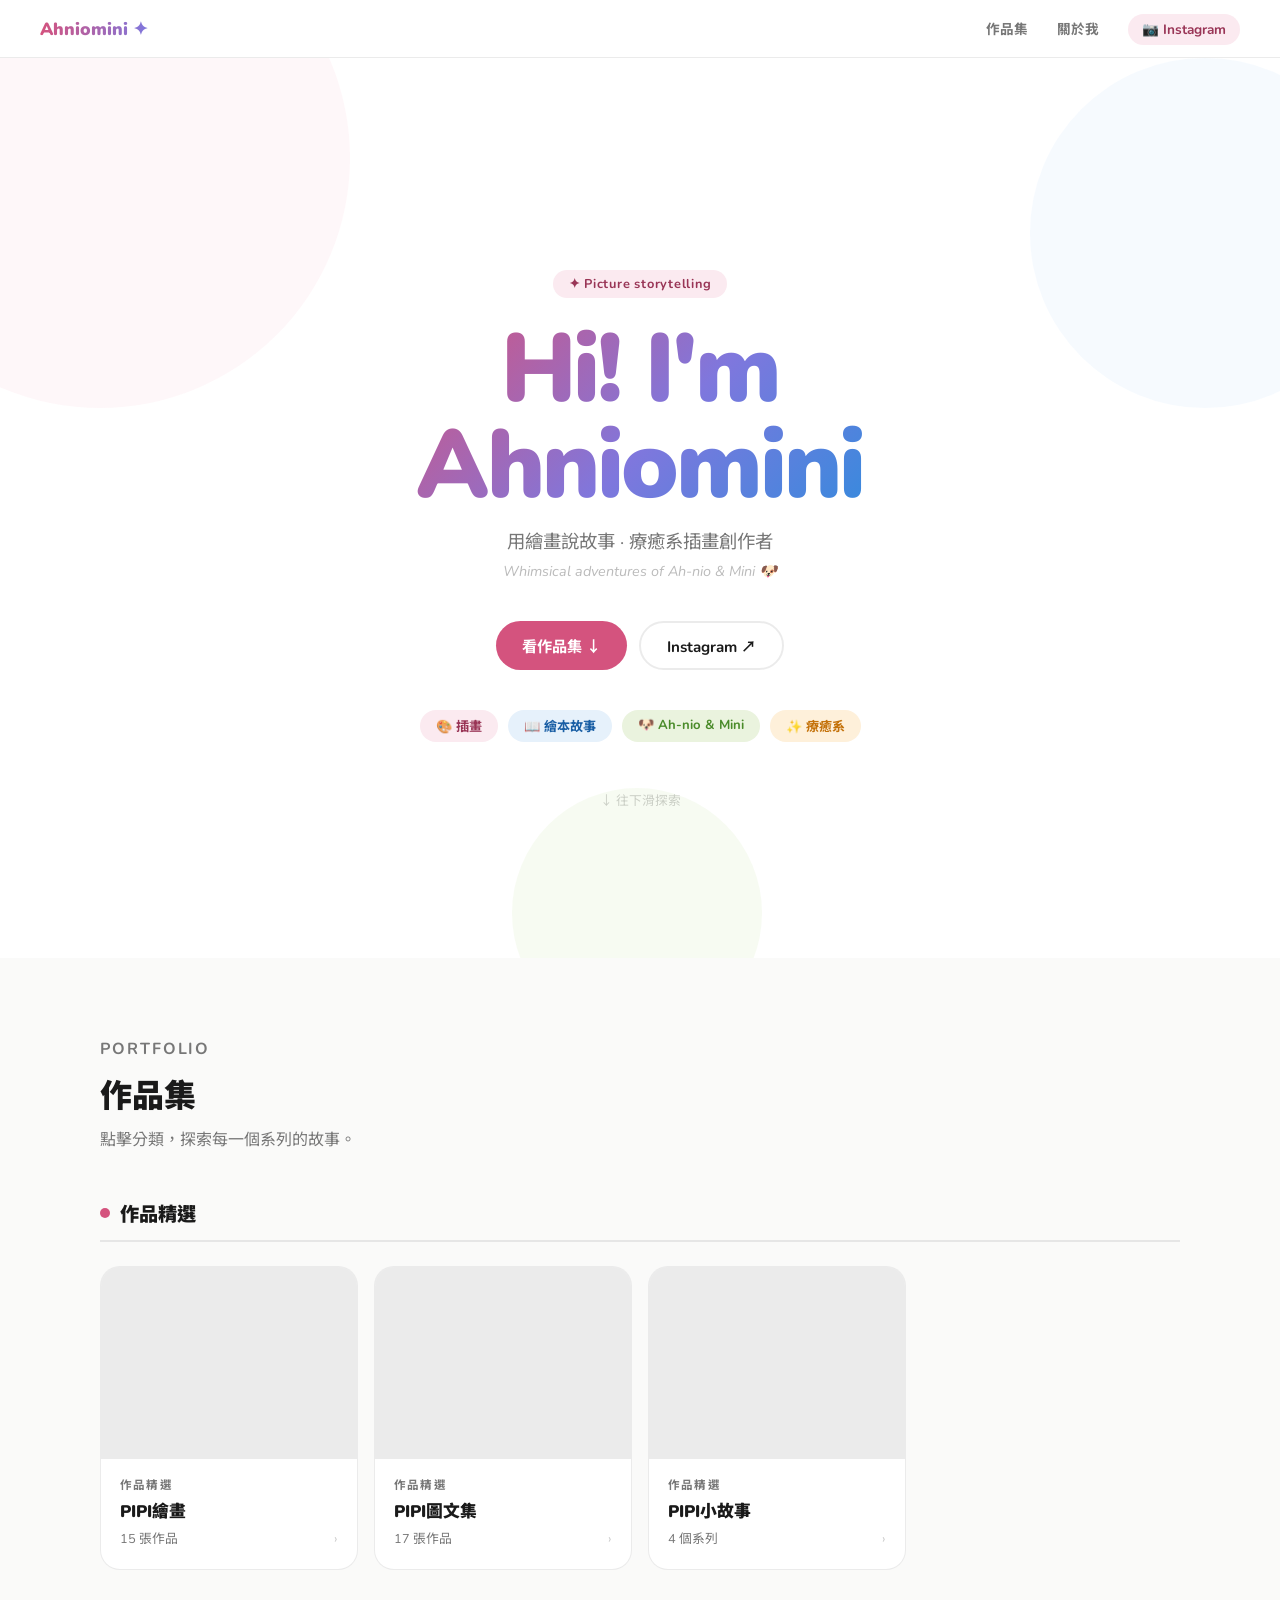
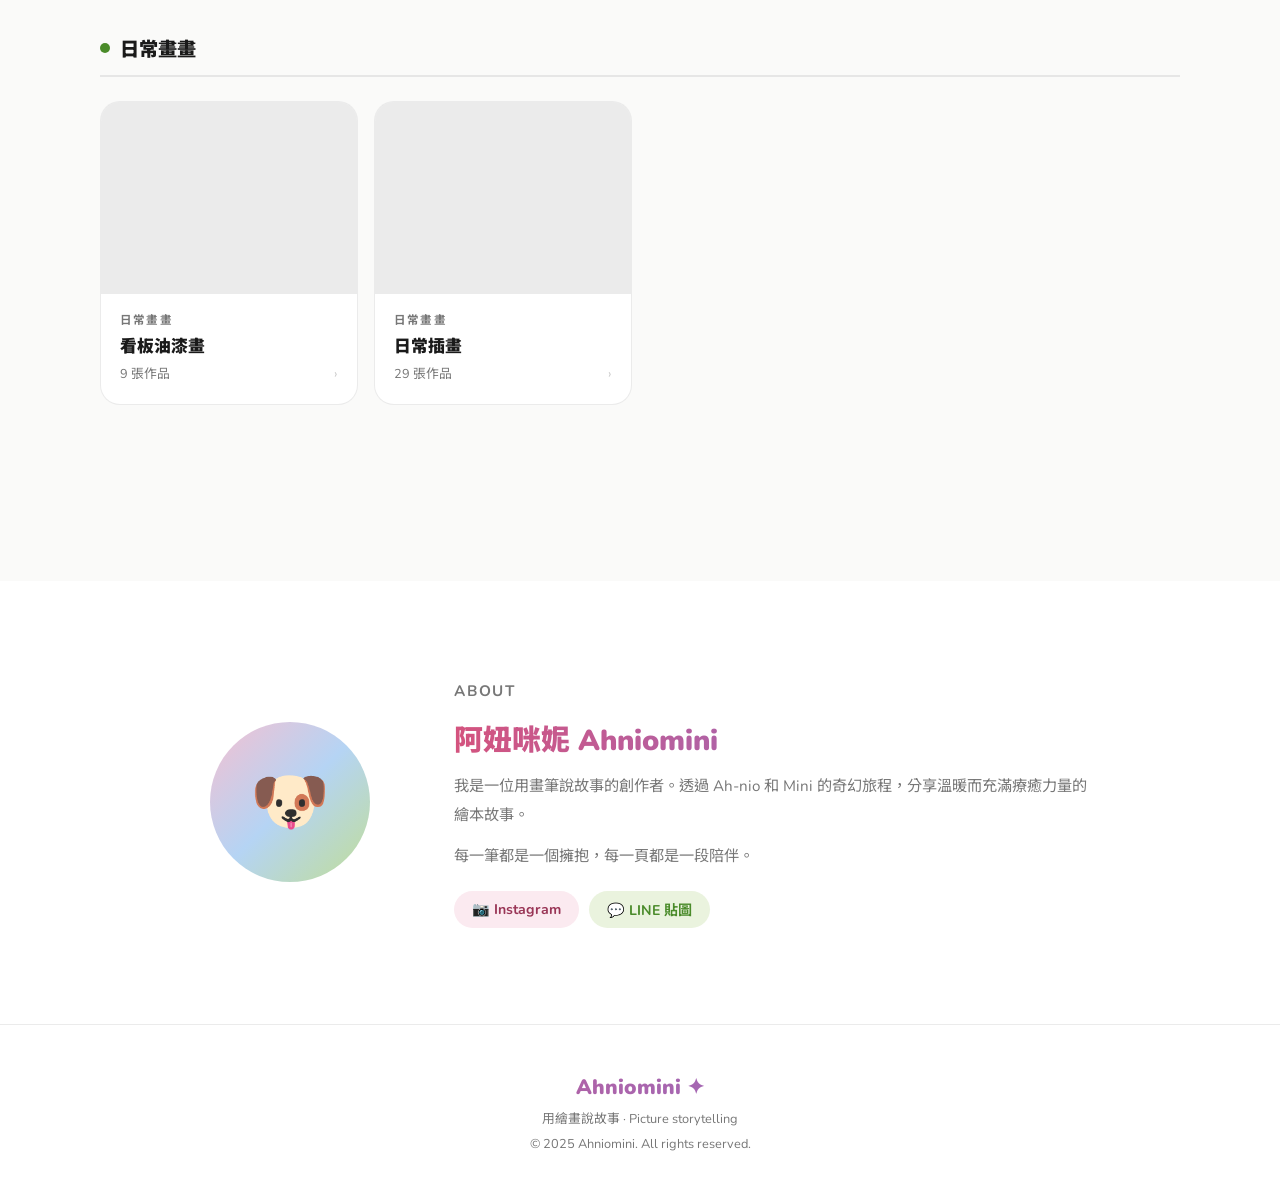
==== index.html @ 35e8fad6 "Add files via upload" ====
<!DOCTYPE html>
<html lang="zh-Hant">
<head>
  <meta charset="UTF-8">
  <meta name="viewport" content="width=device-width, initial-scale=1.0">
  <title>Ahniomini ✦ 用繪畫說故事</title>
  <link rel="preconnect" href="https://fonts.googleapis.com">
  <link href="https://fonts.googleapis.com/css2?family=Nunito:wght@400;700;900&family=Noto+Sans+TC:wght@400;700&display=swap" rel="stylesheet">
  <link rel="stylesheet" href="shared.css">
  <style>
    /* HERO */
    .hero {
      min-height: 100vh; display: flex; flex-direction: column;
      align-items: center; justify-content: center;
      text-align: center; padding: 8rem 2rem 4rem;
      position: relative; overflow: hidden;
    }
    .blob { position: absolute; border-radius: 50%; opacity: 0.13; pointer-events: none; animation: float 9s ease-in-out infinite; }
    .blob-1 { width: 500px; height: 500px; background: #F4C0D1; top: -150px; left: -150px; }
    .blob-2 { width: 350px; height: 350px; background: #B5D4F4; top: 0; right: -100px; animation-delay: 3s; }
    .blob-3 { width: 250px; height: 250px; background: #C0DD97; bottom: -80px; left: 40%; animation-delay: 6s; }
    @keyframes float { 0%,100%{transform:translateY(0) scale(1);}50%{transform:translateY(-24px) scale(1.04);} }

    .hero-inner { position: relative; z-index: 1; max-width: 680px; }
    .hero-tag { display: inline-block; background: var(--pink-light); color: var(--pink-dark); font-size: 0.8rem; font-weight: 700; padding: 5px 16px; border-radius: 999px; margin-bottom: 1.5rem; letter-spacing: 0.06em; }
    .hero-name { font-size: clamp(3.5rem, 9vw, 6rem); font-weight: 900; line-height: 1.0; letter-spacing: -0.03em; background: linear-gradient(135deg, #D4537E 0%, #7F77DD 55%, #378ADD 100%); -webkit-background-clip: text; -webkit-text-fill-color: transparent; background-clip: text; margin-bottom: 0.8rem; }
    .hero-sub { font-size: 1.15rem; color: var(--text-muted); margin-bottom: 0.4rem; }
    .hero-en { font-size: 0.9rem; color: #bbb; font-style: italic; margin-bottom: 2.5rem; }
    .hero-btns { display: flex; gap: 12px; justify-content: center; flex-wrap: wrap; margin-bottom: 2.5rem; }
    .chips { display: flex; gap: 10px; justify-content: center; flex-wrap: wrap; }
    .chip { font-size: 0.82rem; font-weight: 700; padding: 6px 16px; border-radius: 999px; }
    .chip-pink { background: var(--pink-light); color: var(--pink-dark); }
    .chip-blue { background: var(--blue-light); color: #1a5FA5; }
    .chip-green { background: var(--green-light); color: var(--green); }
    .chip-amber { background: var(--amber-light); color: var(--amber); }
    .scroll-hint { margin-top: 3rem; color: #ccc; font-size: 0.8rem; animation: bounce 2s ease-in-out infinite; }
    @keyframes bounce { 0%,100%{transform:translateY(0);}50%{transform:translateY(6px);} }

    /* PORTFOLIO GRID */
    .portfolio-section { padding: 5rem 2rem 7rem; background: #fafaf9; }
    .portfolio-inner { max-width: 1080px; margin: 0 auto; }
    .portfolio-header { margin-bottom: 3rem; }
    .portfolio-header h2 { font-size: 2rem; font-weight: 900; margin-bottom: 0.5rem; }
    .portfolio-header p { color: var(--text-muted); font-size: 1rem; }

    /* 大分類 */
    .category-group { margin-bottom: 4rem; }
    .category-group-title {
      display: flex; align-items: center; gap: 10px;
      font-size: 1.2rem; font-weight: 900; margin-bottom: 1.5rem;
      padding-bottom: 0.75rem; border-bottom: 2px solid var(--border);
    }
    .cat-dot { width: 10px; height: 10px; border-radius: 50%; flex-shrink: 0; }

    /* 子分類卡片 */
    .card-grid { display: grid; grid-template-columns: repeat(auto-fill, minmax(240px, 1fr)); gap: 16px; }

    .work-card {
      border-radius: 20px; overflow: hidden; cursor: pointer;
      text-decoration: none; color: var(--text);
      border: 1.5px solid var(--border); background: #fff;
      transition: transform 0.22s, box-shadow 0.22s;
      display: block;
    }
    .work-card:hover { transform: translateY(-5px); box-shadow: 0 16px 40px rgba(0,0,0,0.1); }

    .card-thumb {
      aspect-ratio: 4/3; overflow: hidden; position: relative;
      background: var(--border);
    }
    .card-thumb img { width: 100%; height: 100%; object-fit: cover; display: block; transition: transform 0.4s; }
    .work-card:hover .card-thumb img { transform: scale(1.06); }

    .card-thumb-placeholder {
      width: 100%; height: 100%;
      display: flex; align-items: center; justify-content: center;
      font-size: 3rem;
    }

    .card-body { padding: 1.1rem 1.2rem 1.3rem; }
    .card-eyebrow { font-size: 0.72rem; font-weight: 700; letter-spacing: 0.1em; text-transform: uppercase; color: var(--text-muted); margin-bottom: 0.3rem; }
    .card-title { font-size: 1.05rem; font-weight: 900; margin-bottom: 0.3rem; }
    .card-count { font-size: 0.8rem; color: var(--text-muted); }
    .card-arrow { font-size: 0.85rem; color: #ccc; float: right; margin-top: -1.2rem; }

    /* ABOUT */
    .about-section { padding: 6rem 2rem; }
    .about-layout { max-width: 900px; margin: 0 auto; display: grid; grid-template-columns: 200px 1fr; gap: 4rem; align-items: center; }
    @media(max-width:640px) { .about-layout { grid-template-columns: 1fr; gap: 2rem; } }
    .about-avatar { width: 160px; height: 160px; border-radius: 50%; background: linear-gradient(135deg,#F4C0D1,#B5D4F4,#C0DD97); display: flex; align-items: center; justify-content: center; font-size: 4rem; margin: 0 auto; animation: float 7s ease-in-out infinite; }
    .about-text h3 { font-size: 1.8rem; font-weight: 900; margin-bottom: 0.75rem; background: linear-gradient(90deg,#D4537E,#7F77DD); -webkit-background-clip: text; -webkit-text-fill-color: transparent; background-clip: text; }
    .about-text p { font-size: 0.95rem; color: var(--text-muted); line-height: 1.9; margin-bottom: 0.75rem; }
    .about-links { display: flex; gap: 10px; flex-wrap: wrap; margin-top: 1.25rem; }
    .about-link { display: inline-flex; align-items: center; gap: 6px; font-size: 0.88rem; font-weight: 700; text-decoration: none; padding: 8px 18px; border-radius: 999px; transition: opacity 0.2s; }
    .about-link:hover { opacity: 0.78; }
    .link-ig { background: var(--pink-light); color: var(--pink-dark); }
    .link-line { background: var(--green-light); color: var(--green); }
  </style>
</head>
<body>
<div class="page-wrap">

<nav>
  <a class="nav-logo" href="index.html">Ahniomini ✦</a>
  <ul class="nav-links">
    <li><a href="#portfolio">作品集</a></li>
    <li><a href="#about">關於我</a></li>
    <li><a href="https://www.instagram.com/ahniomini/" target="_blank" class="nav-ig">📷 Instagram</a></li>
  </ul>
</nav>

<!-- HERO -->
<section class="hero">
  <div class="blob blob-1"></div>
  <div class="blob blob-2"></div>
  <div class="blob blob-3"></div>
  <div class="hero-inner">
    <div class="hero-tag">✦ Picture storytelling</div>
    <h1 class="hero-name">Hi! I'm<br>Ahniomini</h1>
    <p class="hero-sub">用繪畫說故事 · 療癒系插畫創作者</p>
    <p class="hero-en">Whimsical adventures of Ah-nio &amp; Mini 🐶</p>
    <div class="hero-btns">
      <a href="#portfolio" class="btn btn-primary">看作品集 ↓</a>
      <a href="https://www.instagram.com/ahniomini/" target="_blank" class="btn btn-outline">Instagram ↗</a>
    </div>
    <div class="chips">
      <span class="chip chip-pink">🎨 插畫</span>
      <span class="chip chip-blue">📖 繪本故事</span>
      <span class="chip chip-green">🐶 Ah-nio &amp; Mini</span>
      <span class="chip chip-amber">✨ 療癒系</span>
    </div>
  </div>
  <div class="scroll-hint">↓ 往下滑探索</div>
</section>

<!-- PORTFOLIO GRID -->
<section class="portfolio-section" id="portfolio">
  <div class="portfolio-inner">
    <div class="portfolio-header">
      <p class="eyebrow">Portfolio</p>
      <h2>作品集</h2>
      <p>點擊分類，探索每一個系列的故事。</p>
    </div>

    <!-- 作品精選 -->
    <div class="category-group">
      <div class="category-group-title">
        <div class="cat-dot" style="background:#D4537E"></div>
        作品精選
      </div>
      <div class="card-grid">

        <a class="work-card" href="selected/drawing.html">
          <div class="card-thumb">
            <img src="https://lh3.googleusercontent.com/d/10SiTSrKFK02a21dZaeV3tDbxKxC26lTS" alt="PIPI繪畫" loading="lazy" onerror="this.style.display='none'">
          </div>
          <div class="card-body">
            <div class="card-eyebrow">作品精選</div>
            <div class="card-title">PIPI繪畫</div>
            <div class="card-count">15 張作品</div>
            <div class="card-arrow">›</div>
          </div>
        </a>

        <a class="work-card" href="selected/comic.html">
          <div class="card-thumb">
            <img src="https://lh3.googleusercontent.com/d/10Q-uImYVnpJgPfW7wTq3dkmVVWLanANv" alt="PIPI圖文集" loading="lazy" onerror="this.style.display='none'">
          </div>
          <div class="card-body">
            <div class="card-eyebrow">作品精選</div>
            <div class="card-title">PIPI圖文集</div>
            <div class="card-count">17 張作品</div>
            <div class="card-arrow">›</div>
          </div>
        </a>

        <a class="work-card" href="selected/stories/index.html">
          <div class="card-thumb">
            <img src="https://lh3.googleusercontent.com/d/14OEF5NzbTORxLXiBtTdFC5OQBRUKo6pw" alt="PIPI小故事" loading="lazy" onerror="this.style.display='none'">
          </div>
          <div class="card-body">
            <div class="card-eyebrow">作品精選</div>
            <div class="card-title">PIPI小故事</div>
            <div class="card-count">4 個系列</div>
            <div class="card-arrow">›</div>
          </div>
        </a>

      </div>
    </div>

    <!-- 日常畫畫 -->
    <div class="category-group">
      <div class="category-group-title">
        <div class="cat-dot" style="background:#4A8B2A"></div>
        日常畫畫
      </div>
      <div class="card-grid">

        <a class="work-card" href="daily/board.html">
          <div class="card-thumb">
            <img src="https://lh3.googleusercontent.com/d/13xZ-bRQ39yFxlDQhZZmdRMoA7N3TfJJd" alt="看板油漆畫" loading="lazy" onerror="this.style.display='none'">
          </div>
          <div class="card-body">
            <div class="card-eyebrow">日常畫畫</div>
            <div class="card-title">看板油漆畫</div>
            <div class="card-count">9 張作品</div>
            <div class="card-arrow">›</div>
          </div>
        </a>

        <a class="work-card" href="daily/illustration.html">
          <div class="card-thumb">
            <img src="https://lh3.googleusercontent.com/d/113vapgi4fFQfIL_KnJnlz13nCHb_9ZK6" alt="日常插畫" loading="lazy" onerror="this.style.display='none'">
          </div>
          <div class="card-body">
            <div class="card-eyebrow">日常畫畫</div>
            <div class="card-title">日常插畫</div>
            <div class="card-count">29 張作品</div>
            <div class="card-arrow">›</div>
          </div>
        </a>

      </div>
    </div>

  </div>
</section>

<!-- ABOUT -->
<section class="about-section" id="about">
  <div class="about-layout">
    <div class="about-avatar">🐶</div>
    <div class="about-text">
      <p class="eyebrow">About</p>
      <h3>阿妞咪妮 Ahniomini</h3>
      <p>我是一位用畫筆說故事的創作者。透過 Ah-nio 和 Mini 的奇幻旅程，分享溫暖而充滿療癒力量的繪本故事。</p>
      <p>每一筆都是一個擁抱，每一頁都是一段陪伴。</p>
      <div class="about-links">
        <a href="https://www.instagram.com/ahniomini/" target="_blank" class="about-link link-ig">📷 Instagram</a>
        <a href="https://line.me/S/shop/sticker/author/5578038/top" target="_blank" class="about-link link-line">💬 LINE 貼圖</a>
      </div>
    </div>
  </div>
</section>

<footer>
  <div class="footer-logo">Ahniomini ✦</div>
  <p>用繪畫說故事 · Picture storytelling</p>
  <p>© 2025 Ahniomini. All rights reserved.</p>
</footer>

</div>
</body>
</html>
---- shared.css ----
*, *::before, *::after { box-sizing: border-box; margin: 0; padding: 0; }
:root {
  --pink: #D4537E; --pink-light: #FBEAF0; --pink-dark: #993556;
  --purple: #7F77DD; --purple-light: #EEEDFE;
  --blue: #378ADD; --blue-light: #E6F1FB;
  --green: #4A8B2A; --green-light: #EAF3DE;
  --amber: #C4720A; --amber-light: #FEF0DA;
  --text: #1a1a1a; --text-muted: #777;
  --bg: #fff; --border: rgba(0,0,0,0.08);
}
html { scroll-behavior: smooth; }
body { font-family: 'Nunito', 'Noto Sans TC', sans-serif; background: var(--bg); color: var(--text); overflow-x: hidden; }

/* NAV */
nav {
  position: fixed; top: 0; left: 0; right: 0; z-index: 200;
  background: rgba(255,255,255,0.9); backdrop-filter: blur(16px);
  border-bottom: 1px solid var(--border);
  padding: 0 2.5rem; height: 58px;
  display: flex; align-items: center; justify-content: space-between;
}
.nav-logo {
  font-size: 1.1rem; font-weight: 900; text-decoration: none;
  background: linear-gradient(90deg, #D4537E, #7F77DD);
  -webkit-background-clip: text; -webkit-text-fill-color: transparent; background-clip: text;
}
.nav-links { display: flex; gap: 1.8rem; list-style: none; align-items: center; }
.nav-links a { font-size: 0.85rem; font-weight: 700; color: var(--text-muted); text-decoration: none; transition: color 0.2s; }
.nav-links a:hover, .nav-links a.active { color: var(--pink); }
.nav-ig { background: var(--pink-light); color: var(--pink-dark) !important; padding: 6px 14px; border-radius: 999px; }

/* BREADCRUMB */
.breadcrumb {
  display: flex; align-items: center; gap: 8px;
  font-size: 0.8rem; color: var(--text-muted); font-weight: 700;
  margin-bottom: 1.5rem;
}
.breadcrumb a { color: var(--text-muted); text-decoration: none; }
.breadcrumb a:hover { color: var(--pink); }
.breadcrumb span { color: #ccc; }

/* BTN */
.btn { display: inline-flex; align-items: center; gap: 6px; padding: 11px 26px; border-radius: 999px; font-size: 0.95rem; font-weight: 700; font-family: inherit; cursor: pointer; text-decoration: none; transition: all 0.2s; border: none; }
.btn-primary { background: var(--pink); color: #fff; }
.btn-primary:hover { opacity: 0.85; transform: translateY(-2px); }
.btn-outline { background: transparent; color: var(--text); border: 2px solid var(--border); }
.btn-outline:hover { border-color: var(--purple); color: var(--purple); }

/* SECTION */
.page-wrap { padding-top: 58px; }
.section { padding: 5rem 2rem; }
.section-inner { max-width: 1080px; margin: 0 auto; }
.page-hero { padding: 5rem 2rem 3.5rem; }
.page-hero-inner { max-width: 1080px; margin: 0 auto; }
.eyebrow { font-size: 0.78rem; font-weight: 700; letter-spacing: 0.12em; text-transform: uppercase; color: var(--text-muted); margin-bottom: 0.6rem; }
.page-title { font-size: clamp(2rem, 5vw, 3.5rem); font-weight: 900; line-height: 1.05; letter-spacing: -0.03em; margin-bottom: 0.75rem; }
.page-desc { font-size: 1.05rem; color: var(--text-muted); max-width: 520px; line-height: 1.8; }

/* GALLERY MASONRY */
.gallery { columns: 3; column-gap: 12px; }
@media(max-width:768px) { .gallery { columns: 2; } }
@media(max-width:420px) { .gallery { columns: 2; } }
.gallery-item {
  break-inside: avoid; margin-bottom: 12px;
  border-radius: 14px; overflow: hidden; cursor: pointer;
  position: relative; transition: transform 0.2s;
}
.gallery-item:hover { transform: scale(1.018); }
.gallery-item img { width: 100%; display: block; border-radius: 14px; }

/* LIGHTBOX */
.lightbox { display: none; position: fixed; inset: 0; background: rgba(0,0,0,0.88); z-index: 999; align-items: center; justify-content: center; padding: 2rem; }
.lightbox.open { display: flex; }
.lightbox img { max-width: 90vw; max-height: 90vh; border-radius: 14px; object-fit: contain; }
.lb-close { position: absolute; top: 1.25rem; right: 1.25rem; background: rgba(255,255,255,0.15); border: none; color: #fff; font-size: 1.4rem; width: 42px; height: 42px; border-radius: 50%; cursor: pointer; display: flex; align-items: center; justify-content: center; }

/* FOOTER */
footer { text-align: center; padding: 3rem 2rem; border-top: 1px solid var(--border); }
.footer-logo { font-size: 1.3rem; font-weight: 900; margin-bottom: 0.4rem; background: linear-gradient(90deg, #D4537E, #7F77DD); -webkit-background-clip: text; -webkit-text-fill-color: transparent; background-clip: text; }
footer p { font-size: 0.8rem; color: var(--text-muted); line-height: 1.9; }

/* BACK LINK */
.back-link { display: inline-flex; align-items: center; gap: 6px; font-size: 0.85rem; font-weight: 700; color: var(--text-muted); text-decoration: none; margin-bottom: 2rem; transition: color 0.2s; }
.back-link:hover { color: var(--pink); }

@media(max-width:600px) {
  nav .nav-links { display: none; }
  .section { padding: 3.5rem 1.25rem; }
  .page-hero { padding: 3.5rem 1.25rem 2.5rem; }
}
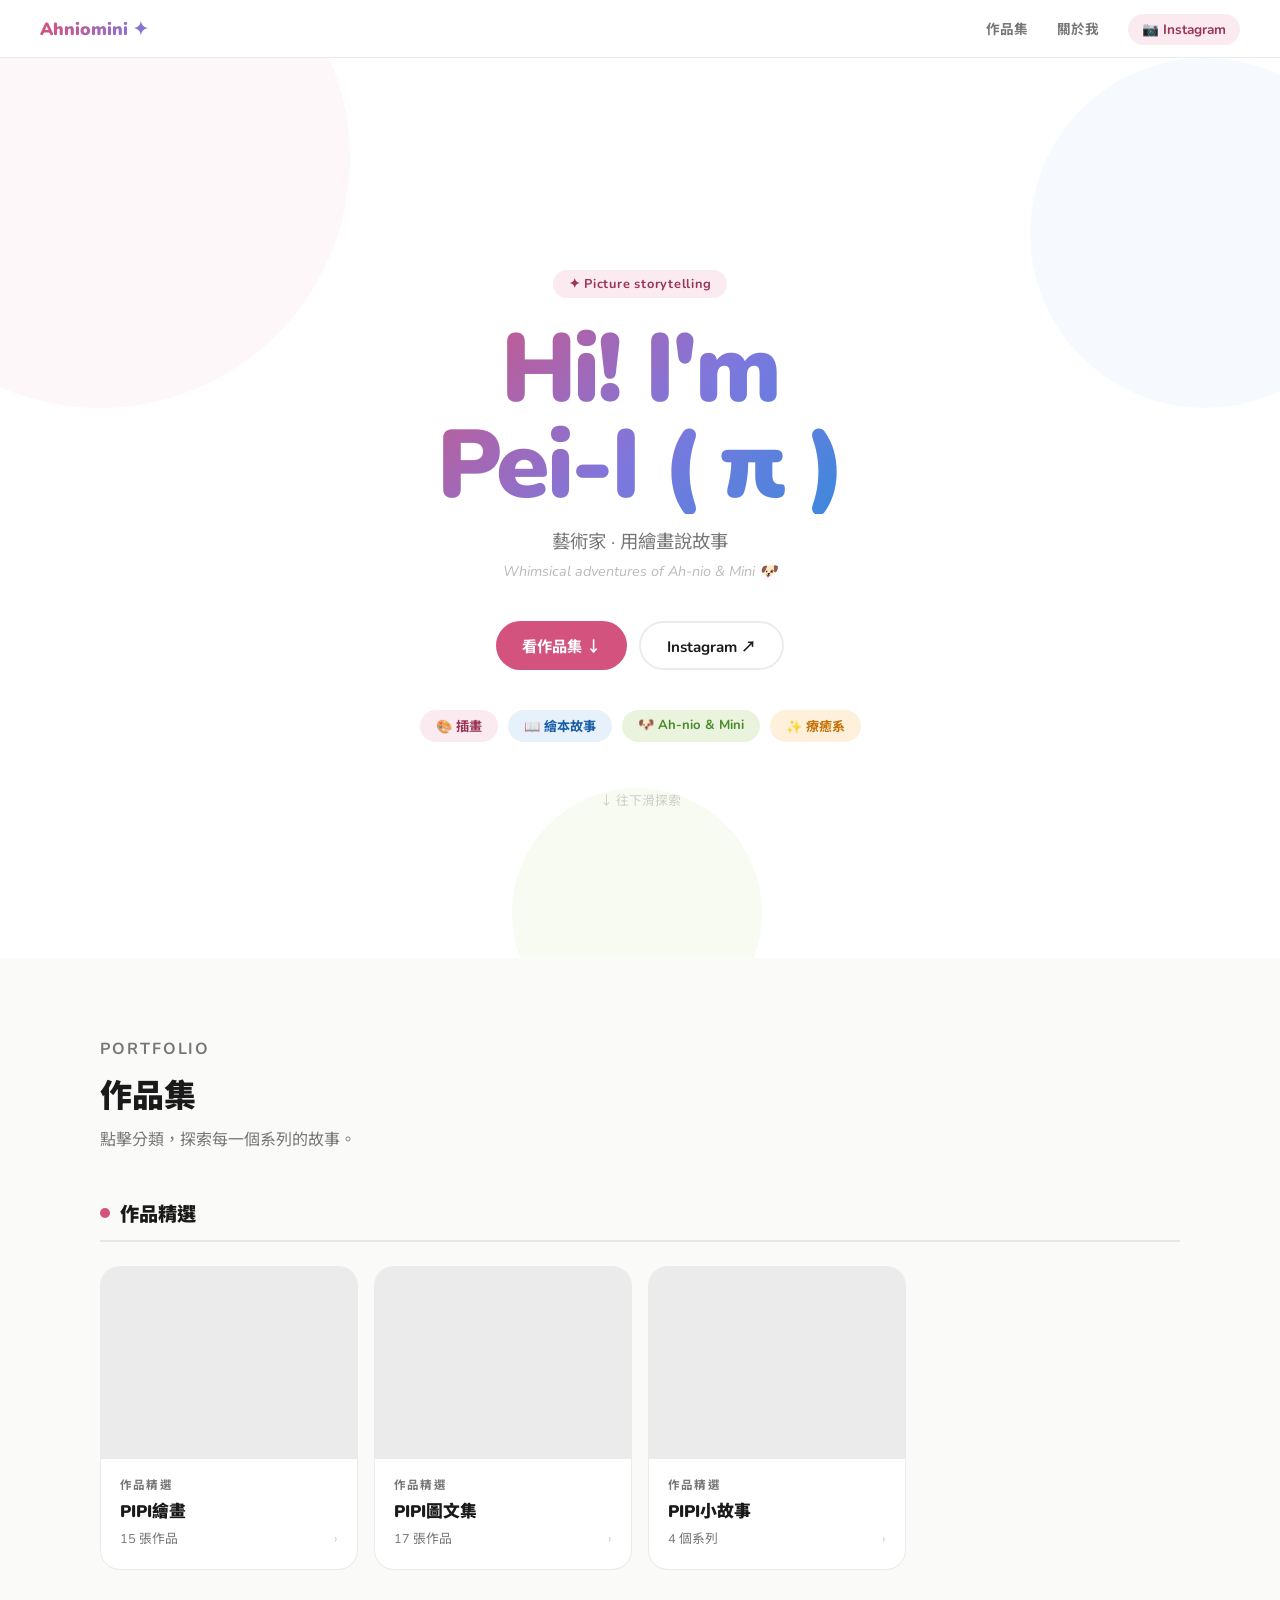
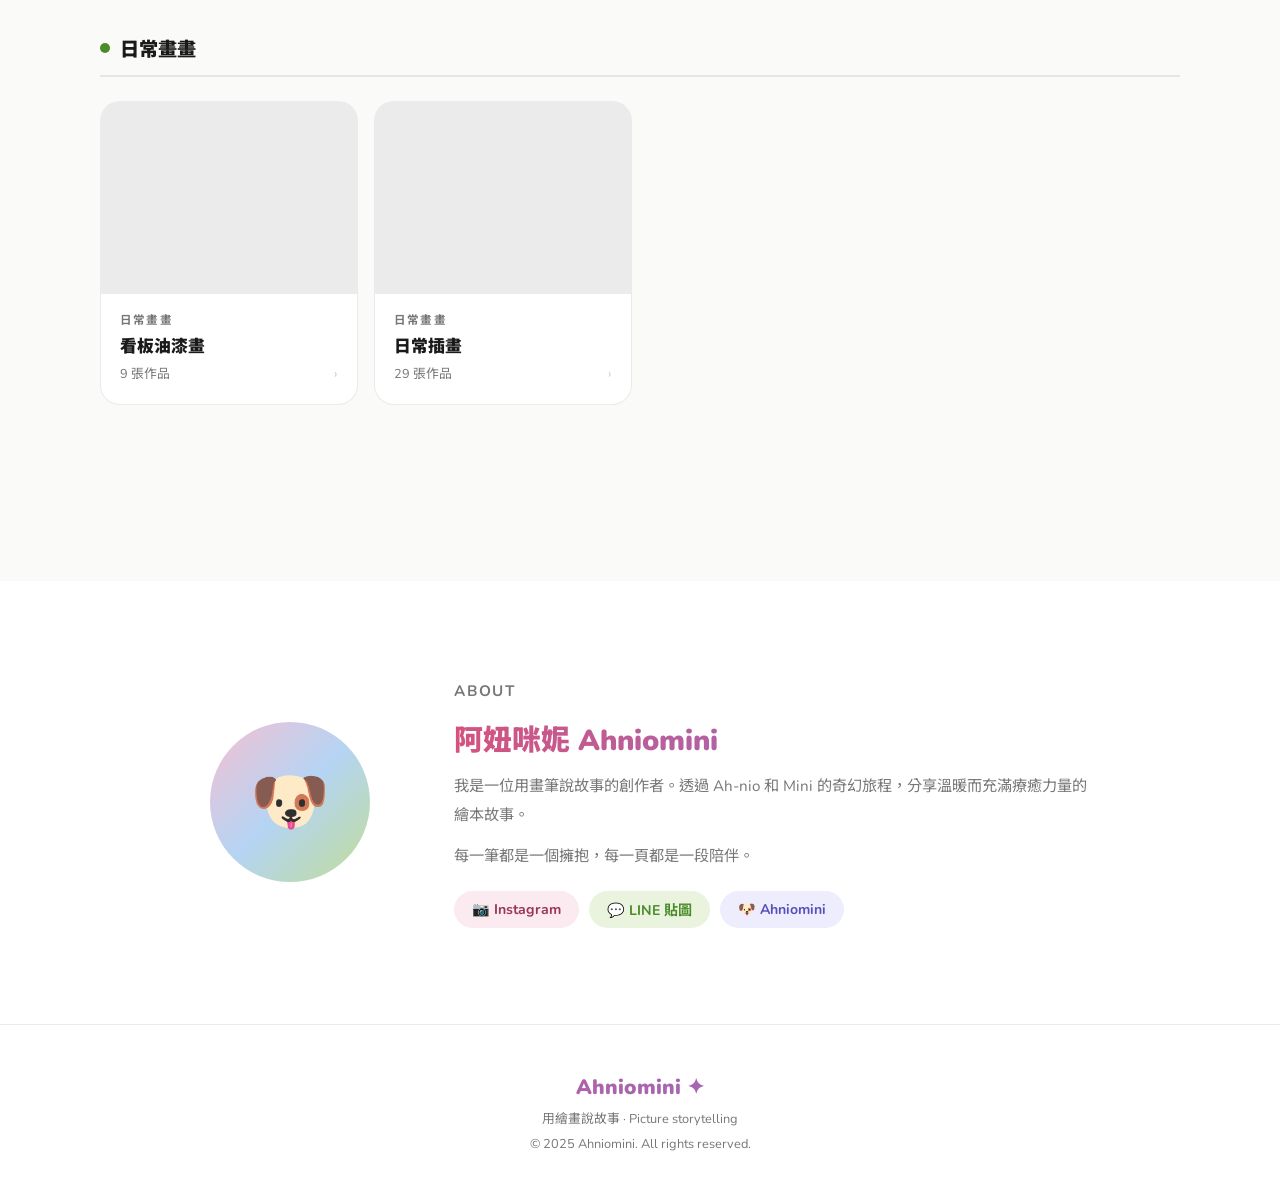
==== commit 23fb0143: "ok" ====
--- a/index.html
+++ b/index.html
@@ -105,7 +105,7 @@
   <ul class="nav-links">
     <li><a href="#portfolio">作品集</a></li>
     <li><a href="#about">關於我</a></li>
-    <li><a href="https://www.instagram.com/ahniomini/" target="_blank" class="nav-ig">📷 Instagram</a></li>
+    <li><a href="https://www.instagram.com/ameliepiwu/" target="_blank" class="nav-ig">📷 Instagram</a></li>
   </ul>
 </nav>
 
@@ -116,12 +116,12 @@
   <div class="blob blob-3"></div>
   <div class="hero-inner">
     <div class="hero-tag">✦ Picture storytelling</div>
-    <h1 class="hero-name">Hi! I'm<br>Ahniomini</h1>
-    <p class="hero-sub">用繪畫說故事 · 療癒系插畫創作者</p>
+    <h1 class="hero-name">Hi! I'm<br>Pei-I ( π )</h1>
+    <p class="hero-sub">藝術家 · 用繪畫說故事</p>
     <p class="hero-en">Whimsical adventures of Ah-nio &amp; Mini 🐶</p>
     <div class="hero-btns">
       <a href="#portfolio" class="btn btn-primary">看作品集 ↓</a>
-      <a href="https://www.instagram.com/ahniomini/" target="_blank" class="btn btn-outline">Instagram ↗</a>
+      <a href="https://www.instagram.com/ameliepiwu/" target="_blank" class="btn btn-outline">Instagram ↗</a>
     </div>
     <div class="chips">
       <span class="chip chip-pink">🎨 插畫</span>
@@ -237,8 +237,9 @@
       <p>我是一位用畫筆說故事的創作者。透過 Ah-nio 和 Mini 的奇幻旅程，分享溫暖而充滿療癒力量的繪本故事。</p>
       <p>每一筆都是一個擁抱，每一頁都是一段陪伴。</p>
       <div class="about-links">
-        <a href="https://www.instagram.com/ahniomini/" target="_blank" class="about-link link-ig">📷 Instagram</a>
+        <a href="https://www.instagram.com/ameliepiwu/" target="_blank" class="about-link link-ig">📷 Instagram</a>
         <a href="https://line.me/S/shop/sticker/author/5578038/top" target="_blank" class="about-link link-line">💬 LINE 貼圖</a>
+        <a href="https://www.instagram.com/ahniomini/" target="_blank" class="about-link" style="background:#EEEDFE;color:#5550BB">🐶 Ahniomini</a>
       </div>
     </div>
   </div>
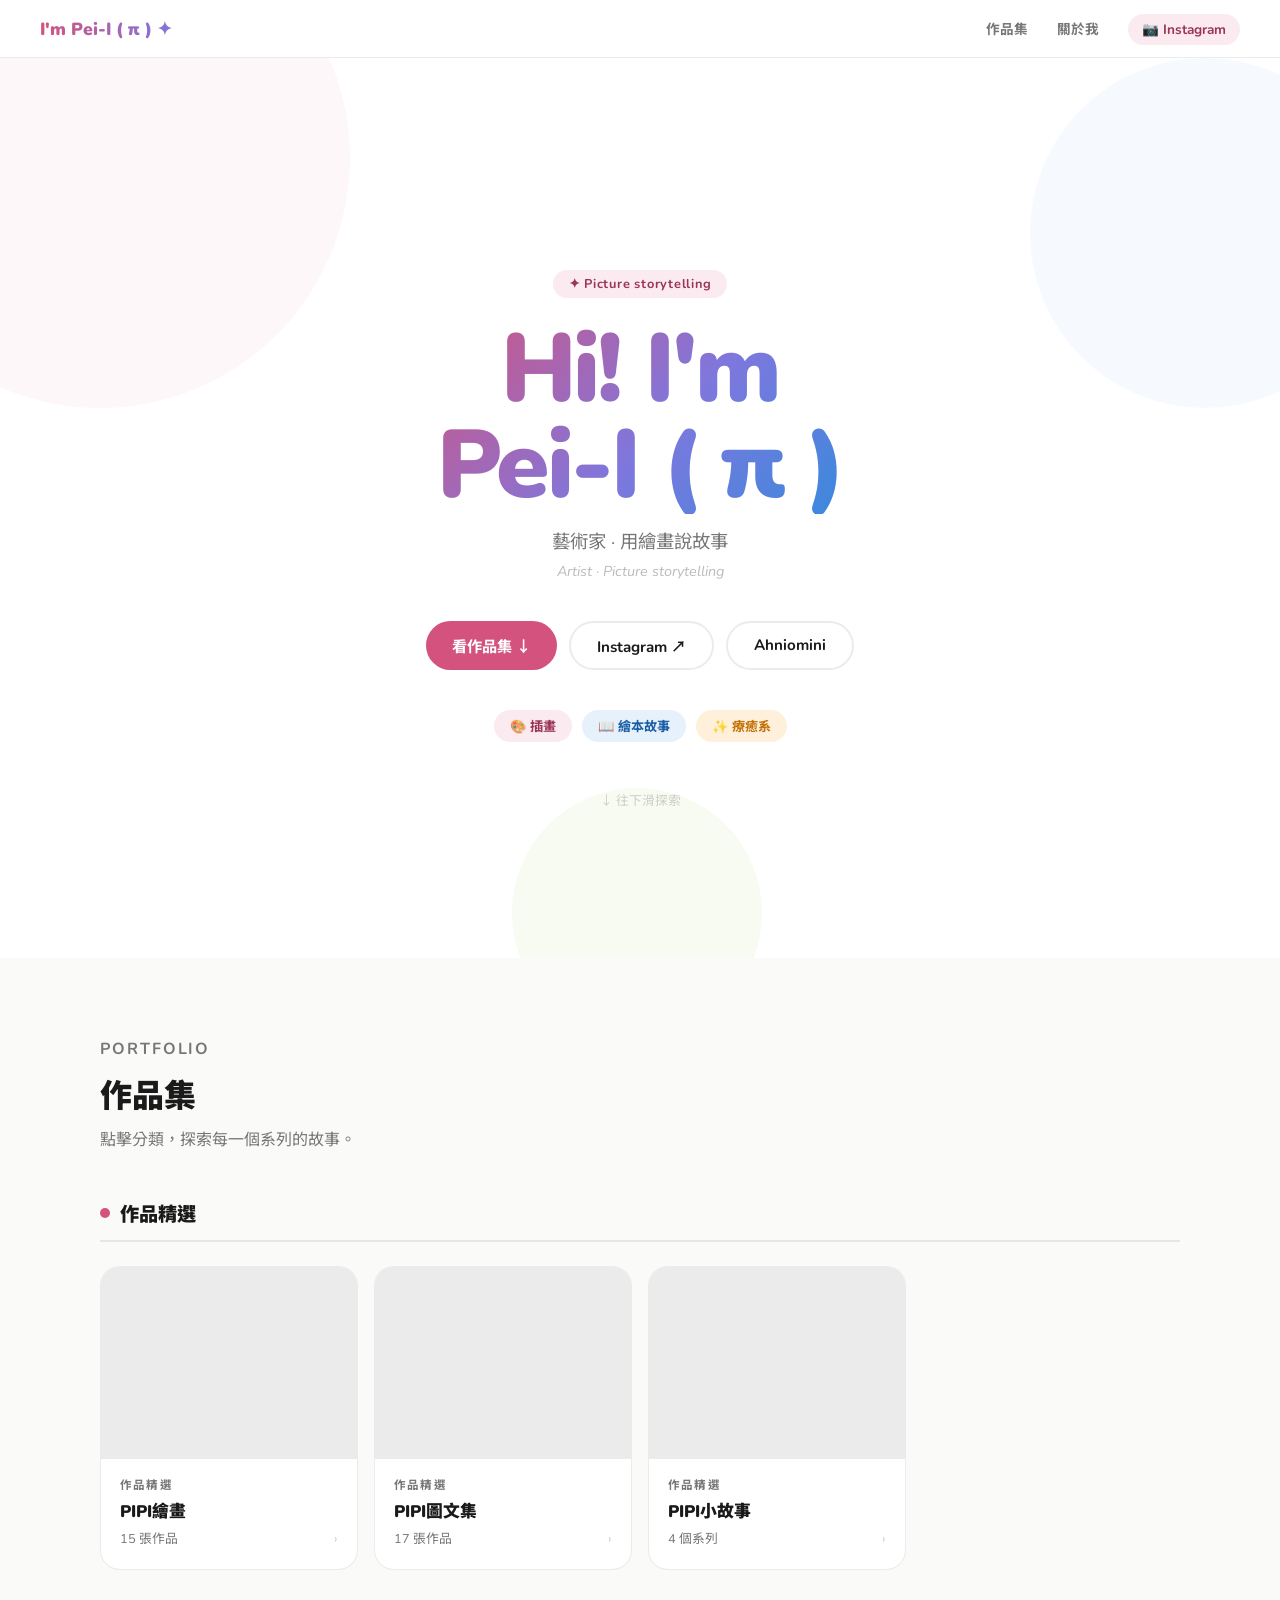
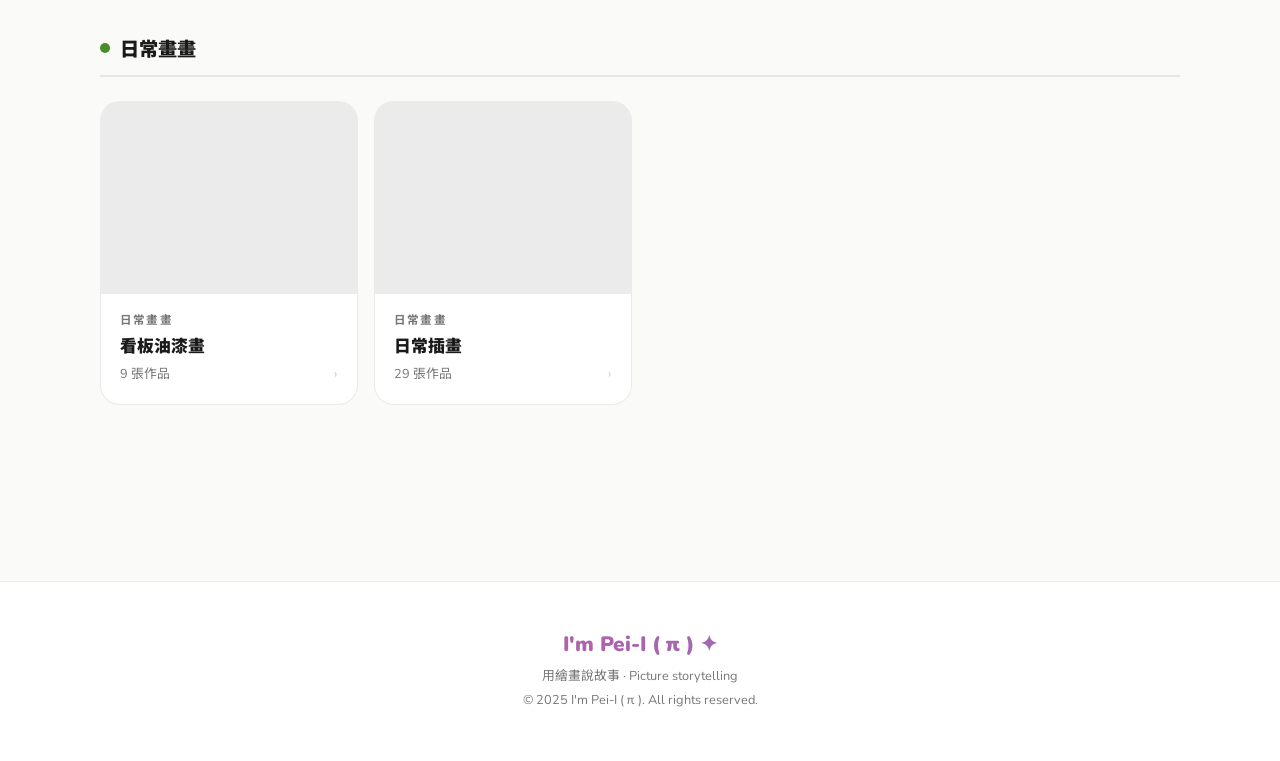
==== commit 6cfbc6ce: "Update index.html" ====
--- a/index.html
+++ b/index.html
@@ -3,7 +3,7 @@
 <head>
   <meta charset="UTF-8">
   <meta name="viewport" content="width=device-width, initial-scale=1.0">
-  <title>Ahniomini ✦ 用繪畫說故事</title>
+  <title>I'm Pei-I ( π )用繪畫說故事</title>
   <link rel="preconnect" href="https://fonts.googleapis.com">
   <link href="https://fonts.googleapis.com/css2?family=Nunito:wght@400;700;900&family=Noto+Sans+TC:wght@400;700&display=swap" rel="stylesheet">
   <link rel="stylesheet" href="shared.css">
@@ -101,13 +101,15 @@
 <div class="page-wrap">
 
 <nav>
-  <a class="nav-logo" href="index.html">Ahniomini ✦</a>
+  <a class="nav-logo" href="index.html">I'm Pei-I ( π )  ✦</a>
   <ul class="nav-links">
     <li><a href="#portfolio">作品集</a></li>
     <li><a href="#about">關於我</a></li>
     <li><a href="https://www.instagram.com/ameliepiwu/" target="_blank" class="nav-ig">📷 Instagram</a></li>
   </ul>
 </nav>
+
+
 
 <!-- HERO -->
 <section class="hero">
@@ -118,15 +120,15 @@
     <div class="hero-tag">✦ Picture storytelling</div>
     <h1 class="hero-name">Hi! I'm<br>Pei-I ( π )</h1>
     <p class="hero-sub">藝術家 · 用繪畫說故事</p>
-    <p class="hero-en">Whimsical adventures of Ah-nio &amp; Mini 🐶</p>
+    <p class="hero-en">Artist · Picture storytelling</p>
     <div class="hero-btns">
       <a href="#portfolio" class="btn btn-primary">看作品集 ↓</a>
       <a href="https://www.instagram.com/ameliepiwu/" target="_blank" class="btn btn-outline">Instagram ↗</a>
+      <a href="https://www.instagram.com/ahniomini/" target="_blank" class="btn btn-outline">Ahniomini</a>
     </div>
     <div class="chips">
       <span class="chip chip-pink">🎨 插畫</span>
       <span class="chip chip-blue">📖 繪本故事</span>
-      <span class="chip chip-green">🐶 Ah-nio &amp; Mini</span>
       <span class="chip chip-amber">✨ 療癒系</span>
     </div>
   </div>
@@ -227,28 +229,11 @@
   </div>
 </section>
 
-<!-- ABOUT -->
-<section class="about-section" id="about">
-  <div class="about-layout">
-    <div class="about-avatar">🐶</div>
-    <div class="about-text">
-      <p class="eyebrow">About</p>
-      <h3>阿妞咪妮 Ahniomini</h3>
-      <p>我是一位用畫筆說故事的創作者。透過 Ah-nio 和 Mini 的奇幻旅程，分享溫暖而充滿療癒力量的繪本故事。</p>
-      <p>每一筆都是一個擁抱，每一頁都是一段陪伴。</p>
-      <div class="about-links">
-        <a href="https://www.instagram.com/ameliepiwu/" target="_blank" class="about-link link-ig">📷 Instagram</a>
-        <a href="https://line.me/S/shop/sticker/author/5578038/top" target="_blank" class="about-link link-line">💬 LINE 貼圖</a>
-        <a href="https://www.instagram.com/ahniomini/" target="_blank" class="about-link" style="background:#EEEDFE;color:#5550BB">🐶 Ahniomini</a>
-      </div>
-    </div>
-  </div>
-</section>
 
 <footer>
-  <div class="footer-logo">Ahniomini ✦</div>
+  <div class="footer-logo">I'm Pei-I ( π ) ✦</div>
   <p>用繪畫說故事 · Picture storytelling</p>
-  <p>© 2025 Ahniomini. All rights reserved.</p>
+  <p>© 2025 I'm Pei-I ( π ). All rights reserved.</p>
 </footer>
 
 </div>
--- a/shared.css
+++ b/shared.css
@@ -10,6 +10,7 @@
 }
 html { scroll-behavior: smooth; }
 body { font-family: 'Nunito', 'Noto Sans TC', sans-serif; background: var(--bg); color: var(--text); overflow-x: hidden; }
+
 
 /* NAV */
 nav {
@@ -40,6 +41,7 @@
 .breadcrumb span { color: #ccc; }
 
 /* BTN */
+
 .btn { display: inline-flex; align-items: center; gap: 6px; padding: 11px 26px; border-radius: 999px; font-size: 0.95rem; font-weight: 700; font-family: inherit; cursor: pointer; text-decoration: none; transition: all 0.2s; border: none; }
 .btn-primary { background: var(--pink); color: #fff; }
 .btn-primary:hover { opacity: 0.85; transform: translateY(-2px); }
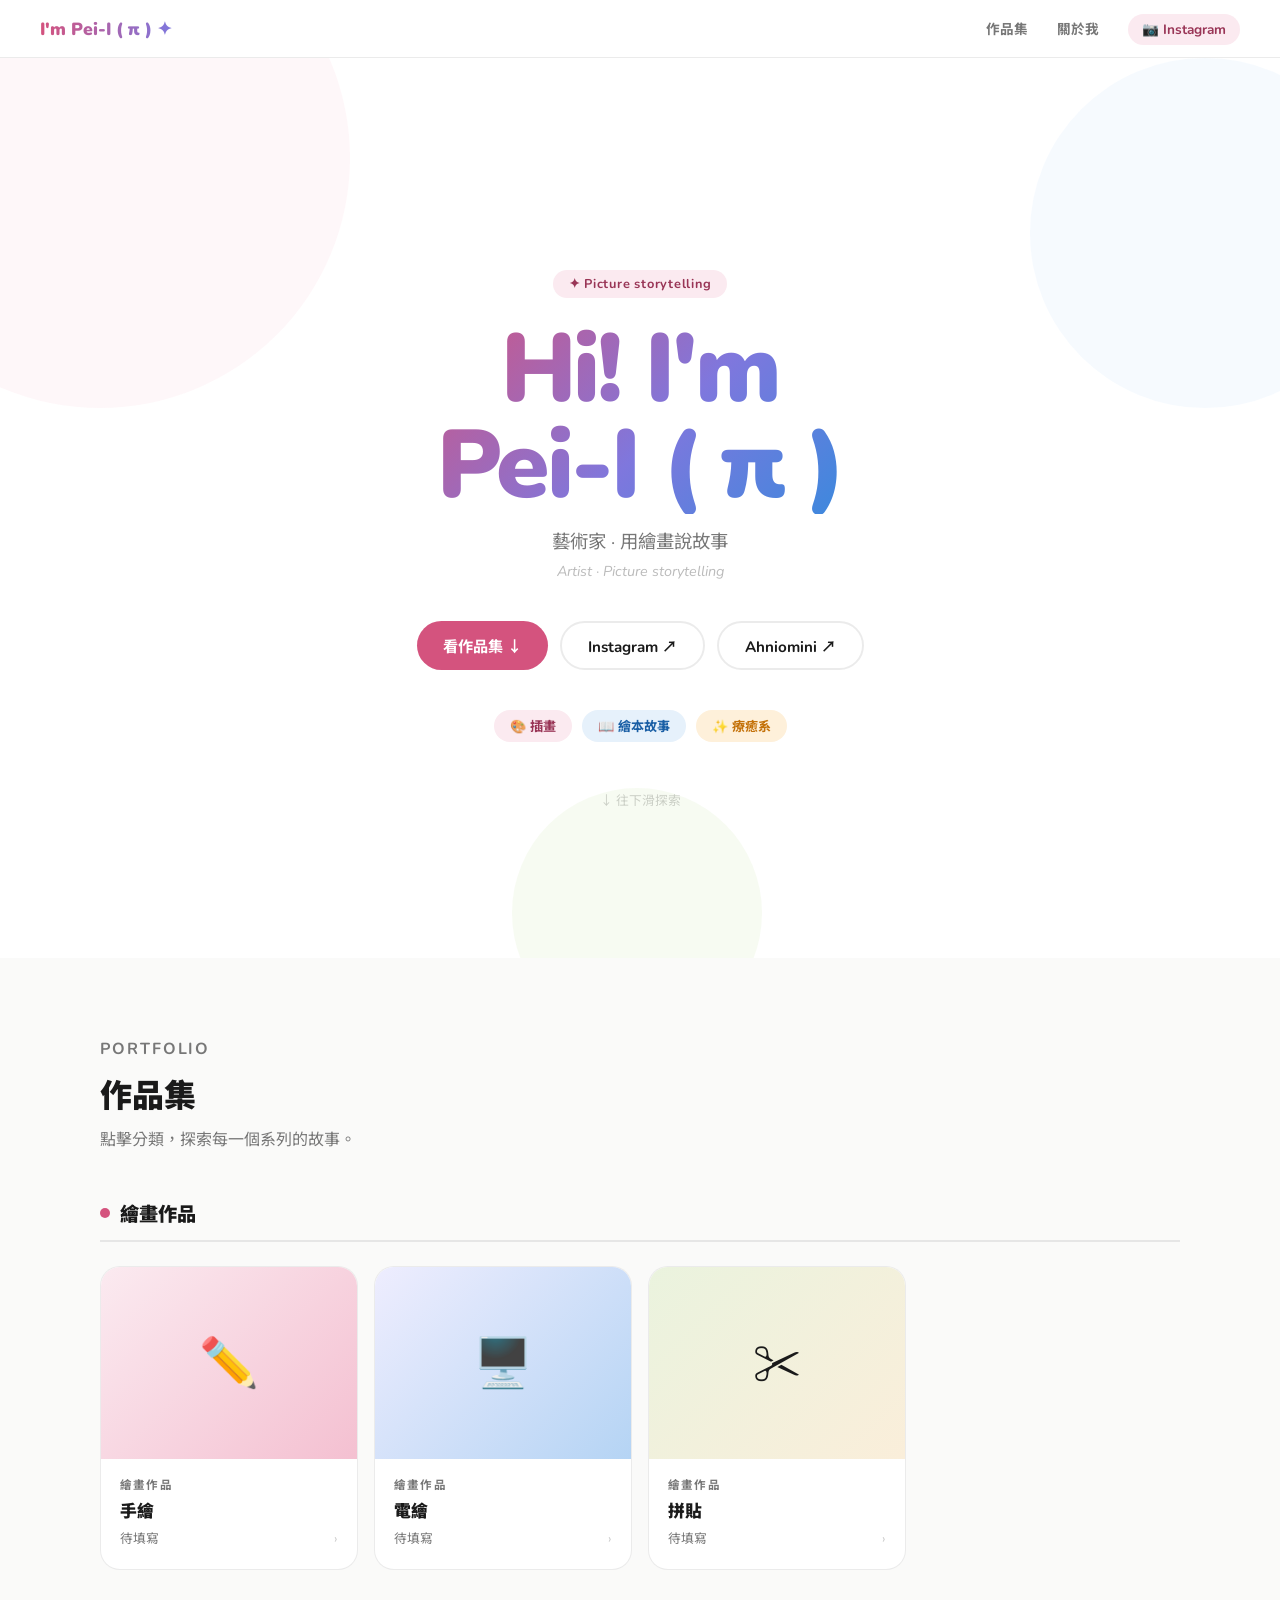
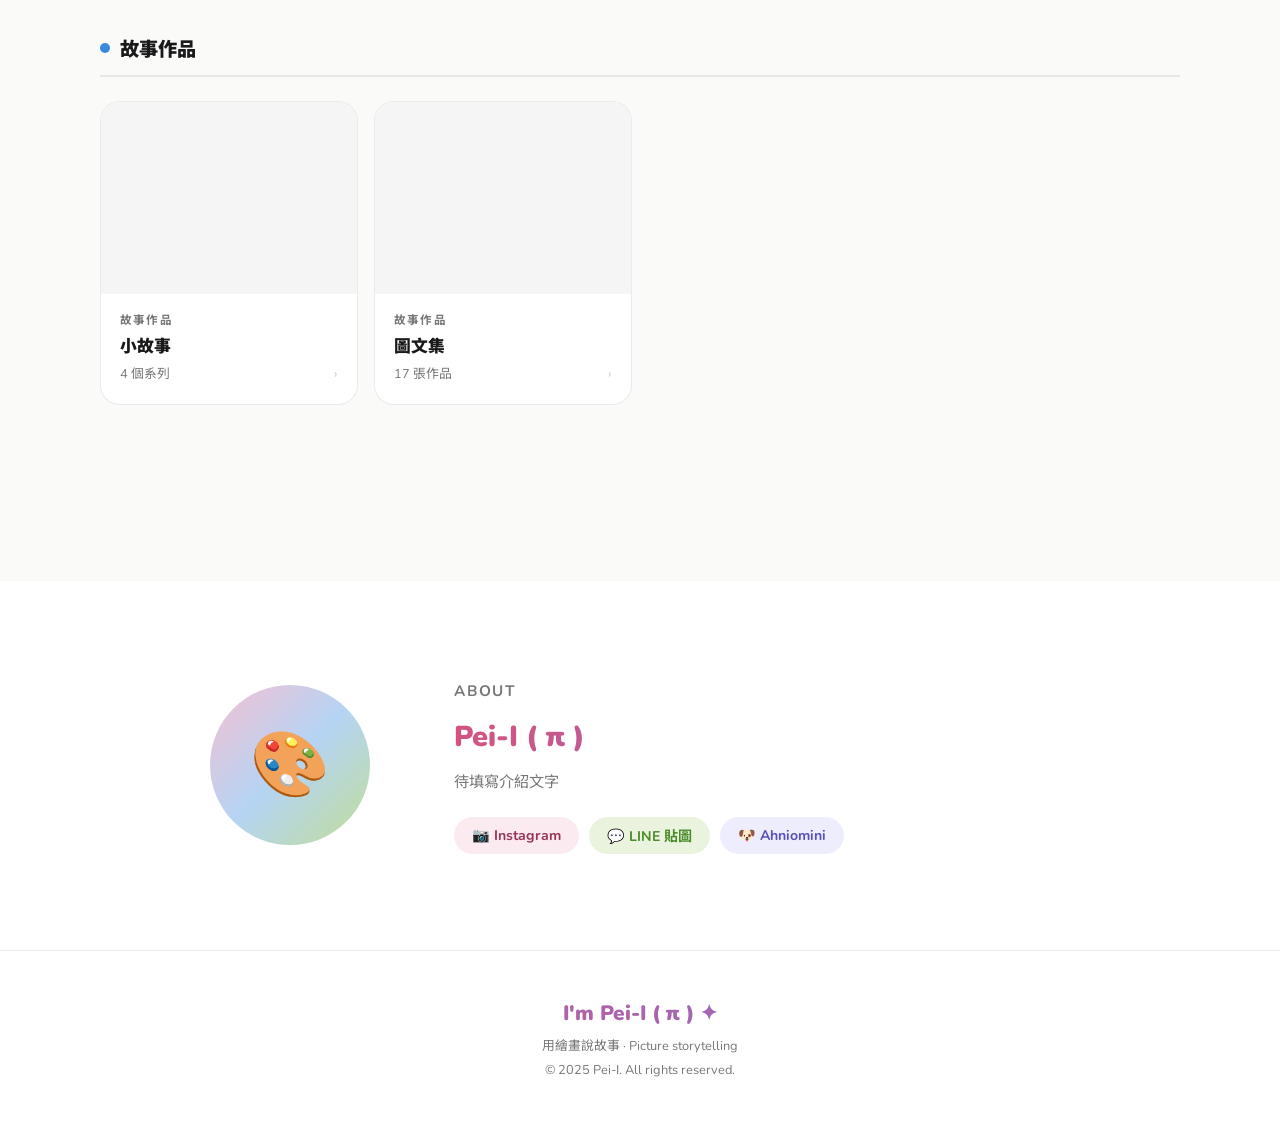
==== commit 1d7332a5: "testing" ====
--- a/index.html
+++ b/index.html
@@ -3,105 +3,70 @@
 <head>
   <meta charset="UTF-8">
   <meta name="viewport" content="width=device-width, initial-scale=1.0">
-  <title>I'm Pei-I ( π )用繪畫說故事</title>
+  <title>I'm Pei-I ( π ) · 用繪畫說故事</title>
   <link rel="preconnect" href="https://fonts.googleapis.com">
   <link href="https://fonts.googleapis.com/css2?family=Nunito:wght@400;700;900&family=Noto+Sans+TC:wght@400;700&display=swap" rel="stylesheet">
   <link rel="stylesheet" href="shared.css">
   <style>
-    /* HERO */
-    .hero {
-      min-height: 100vh; display: flex; flex-direction: column;
-      align-items: center; justify-content: center;
-      text-align: center; padding: 8rem 2rem 4rem;
-      position: relative; overflow: hidden;
-    }
-    .blob { position: absolute; border-radius: 50%; opacity: 0.13; pointer-events: none; animation: float 9s ease-in-out infinite; }
-    .blob-1 { width: 500px; height: 500px; background: #F4C0D1; top: -150px; left: -150px; }
-    .blob-2 { width: 350px; height: 350px; background: #B5D4F4; top: 0; right: -100px; animation-delay: 3s; }
-    .blob-3 { width: 250px; height: 250px; background: #C0DD97; bottom: -80px; left: 40%; animation-delay: 6s; }
+    .hero { min-height:100vh; display:flex; flex-direction:column; align-items:center; justify-content:center; text-align:center; padding:8rem 2rem 4rem; position:relative; overflow:hidden; }
+    .blob { position:absolute; border-radius:50%; opacity:0.13; pointer-events:none; animation:float 9s ease-in-out infinite; }
+    .blob-1 { width:500px; height:500px; background:#F4C0D1; top:-150px; left:-150px; }
+    .blob-2 { width:350px; height:350px; background:#B5D4F4; top:0; right:-100px; animation-delay:3s; }
+    .blob-3 { width:250px; height:250px; background:#C0DD97; bottom:-80px; left:40%; animation-delay:6s; }
     @keyframes float { 0%,100%{transform:translateY(0) scale(1);}50%{transform:translateY(-24px) scale(1.04);} }
-
-    .hero-inner { position: relative; z-index: 1; max-width: 680px; }
-    .hero-tag { display: inline-block; background: var(--pink-light); color: var(--pink-dark); font-size: 0.8rem; font-weight: 700; padding: 5px 16px; border-radius: 999px; margin-bottom: 1.5rem; letter-spacing: 0.06em; }
-    .hero-name { font-size: clamp(3.5rem, 9vw, 6rem); font-weight: 900; line-height: 1.0; letter-spacing: -0.03em; background: linear-gradient(135deg, #D4537E 0%, #7F77DD 55%, #378ADD 100%); -webkit-background-clip: text; -webkit-text-fill-color: transparent; background-clip: text; margin-bottom: 0.8rem; }
-    .hero-sub { font-size: 1.15rem; color: var(--text-muted); margin-bottom: 0.4rem; }
-    .hero-en { font-size: 0.9rem; color: #bbb; font-style: italic; margin-bottom: 2.5rem; }
-    .hero-btns { display: flex; gap: 12px; justify-content: center; flex-wrap: wrap; margin-bottom: 2.5rem; }
-    .chips { display: flex; gap: 10px; justify-content: center; flex-wrap: wrap; }
-    .chip { font-size: 0.82rem; font-weight: 700; padding: 6px 16px; border-radius: 999px; }
-    .chip-pink { background: var(--pink-light); color: var(--pink-dark); }
-    .chip-blue { background: var(--blue-light); color: #1a5FA5; }
-    .chip-green { background: var(--green-light); color: var(--green); }
-    .chip-amber { background: var(--amber-light); color: var(--amber); }
-    .scroll-hint { margin-top: 3rem; color: #ccc; font-size: 0.8rem; animation: bounce 2s ease-in-out infinite; }
+    .hero-inner { position:relative; z-index:1; max-width:680px; }
+    .hero-tag { display:inline-block; background:var(--pink-light); color:var(--pink-dark); font-size:0.8rem; font-weight:700; padding:5px 16px; border-radius:999px; margin-bottom:1.5rem; letter-spacing:0.06em; }
+    .hero-name { font-size:clamp(3.5rem,9vw,6rem); font-weight:900; line-height:1.0; letter-spacing:-0.03em; background:linear-gradient(135deg,#D4537E 0%,#7F77DD 55%,#378ADD 100%); -webkit-background-clip:text; -webkit-text-fill-color:transparent; background-clip:text; margin-bottom:0.8rem; }
+    .hero-sub { font-size:1.15rem; color:var(--text-muted); margin-bottom:0.4rem; }
+    .hero-en { font-size:0.9rem; color:#bbb; font-style:italic; margin-bottom:2.5rem; }
+    .hero-btns { display:flex; gap:12px; justify-content:center; flex-wrap:wrap; margin-bottom:2.5rem; }
+    .chips { display:flex; gap:10px; justify-content:center; flex-wrap:wrap; }
+    .chip { font-size:0.82rem; font-weight:700; padding:6px 16px; border-radius:999px; }
+    .chip-pink { background:var(--pink-light); color:var(--pink-dark); }
+    .chip-blue { background:var(--blue-light); color:#1a5FA5; }
+    .chip-amber { background:var(--amber-light); color:var(--amber); }
+    .scroll-hint { margin-top:3rem; color:#ccc; font-size:0.8rem; animation:bounce 2s ease-in-out infinite; }
     @keyframes bounce { 0%,100%{transform:translateY(0);}50%{transform:translateY(6px);} }
 
-    /* PORTFOLIO GRID */
-    .portfolio-section { padding: 5rem 2rem 7rem; background: #fafaf9; }
-    .portfolio-inner { max-width: 1080px; margin: 0 auto; }
-    .portfolio-header { margin-bottom: 3rem; }
-    .portfolio-header h2 { font-size: 2rem; font-weight: 900; margin-bottom: 0.5rem; }
-    .portfolio-header p { color: var(--text-muted); font-size: 1rem; }
-
-    /* 大分類 */
-    .category-group { margin-bottom: 4rem; }
-    .category-group-title {
-      display: flex; align-items: center; gap: 10px;
-      font-size: 1.2rem; font-weight: 900; margin-bottom: 1.5rem;
-      padding-bottom: 0.75rem; border-bottom: 2px solid var(--border);
-    }
-    .cat-dot { width: 10px; height: 10px; border-radius: 50%; flex-shrink: 0; }
-
-    /* 子分類卡片 */
-    .card-grid { display: grid; grid-template-columns: repeat(auto-fill, minmax(240px, 1fr)); gap: 16px; }
-
-    .work-card {
-      border-radius: 20px; overflow: hidden; cursor: pointer;
-      text-decoration: none; color: var(--text);
-      border: 1.5px solid var(--border); background: #fff;
-      transition: transform 0.22s, box-shadow 0.22s;
-      display: block;
-    }
-    .work-card:hover { transform: translateY(-5px); box-shadow: 0 16px 40px rgba(0,0,0,0.1); }
-
-    .card-thumb {
-      aspect-ratio: 4/3; overflow: hidden; position: relative;
-      background: var(--border);
-    }
-    .card-thumb img { width: 100%; height: 100%; object-fit: cover; display: block; transition: transform 0.4s; }
-    .work-card:hover .card-thumb img { transform: scale(1.06); }
-
-    .card-thumb-placeholder {
-      width: 100%; height: 100%;
-      display: flex; align-items: center; justify-content: center;
-      font-size: 3rem;
-    }
-
-    .card-body { padding: 1.1rem 1.2rem 1.3rem; }
-    .card-eyebrow { font-size: 0.72rem; font-weight: 700; letter-spacing: 0.1em; text-transform: uppercase; color: var(--text-muted); margin-bottom: 0.3rem; }
-    .card-title { font-size: 1.05rem; font-weight: 900; margin-bottom: 0.3rem; }
-    .card-count { font-size: 0.8rem; color: var(--text-muted); }
-    .card-arrow { font-size: 0.85rem; color: #ccc; float: right; margin-top: -1.2rem; }
-
-    /* ABOUT */
-    .about-section { padding: 6rem 2rem; }
-    .about-layout { max-width: 900px; margin: 0 auto; display: grid; grid-template-columns: 200px 1fr; gap: 4rem; align-items: center; }
-    @media(max-width:640px) { .about-layout { grid-template-columns: 1fr; gap: 2rem; } }
-    .about-avatar { width: 160px; height: 160px; border-radius: 50%; background: linear-gradient(135deg,#F4C0D1,#B5D4F4,#C0DD97); display: flex; align-items: center; justify-content: center; font-size: 4rem; margin: 0 auto; animation: float 7s ease-in-out infinite; }
-    .about-text h3 { font-size: 1.8rem; font-weight: 900; margin-bottom: 0.75rem; background: linear-gradient(90deg,#D4537E,#7F77DD); -webkit-background-clip: text; -webkit-text-fill-color: transparent; background-clip: text; }
-    .about-text p { font-size: 0.95rem; color: var(--text-muted); line-height: 1.9; margin-bottom: 0.75rem; }
-    .about-links { display: flex; gap: 10px; flex-wrap: wrap; margin-top: 1.25rem; }
-    .about-link { display: inline-flex; align-items: center; gap: 6px; font-size: 0.88rem; font-weight: 700; text-decoration: none; padding: 8px 18px; border-radius: 999px; transition: opacity 0.2s; }
-    .about-link:hover { opacity: 0.78; }
-    .link-ig { background: var(--pink-light); color: var(--pink-dark); }
-    .link-line { background: var(--green-light); color: var(--green); }
+    .portfolio-section { padding:5rem 2rem 7rem; background:#fafaf9; }
+    .portfolio-inner { max-width:1080px; margin:0 auto; }
+    .portfolio-header { margin-bottom:3rem; }
+    .portfolio-header h2 { font-size:2rem; font-weight:900; margin-bottom:0.5rem; }
+    .portfolio-header p { color:var(--text-muted); font-size:1rem; }
+    .category-group { margin-bottom:4rem; }
+    .category-group-title { display:flex; align-items:center; gap:10px; font-size:1.2rem; font-weight:900; margin-bottom:1.5rem; padding-bottom:0.75rem; border-bottom:2px solid var(--border); }
+    .cat-dot { width:10px; height:10px; border-radius:50%; flex-shrink:0; }
+    .card-grid { display:grid; grid-template-columns:repeat(auto-fill,minmax(240px,1fr)); gap:16px; }
+    .work-card { border-radius:20px; overflow:hidden; cursor:pointer; text-decoration:none; color:var(--text); border:1.5px solid var(--border); background:#fff; transition:transform 0.22s,box-shadow 0.22s; display:block; }
+    .work-card:hover { transform:translateY(-5px); box-shadow:0 16px 40px rgba(0,0,0,0.1); }
+    .card-thumb { aspect-ratio:4/3; overflow:hidden; background:#f5f5f5; }
+    .card-thumb img { width:100%; height:100%; object-fit:cover; display:block; transition:transform 0.4s; }
+    .work-card:hover .card-thumb img { transform:scale(1.06); }
+    .card-body { padding:1.1rem 1.2rem 1.3rem; }
+    .card-eyebrow { font-size:0.72rem; font-weight:700; letter-spacing:0.1em; text-transform:uppercase; color:var(--text-muted); margin-bottom:0.3rem; }
+    .card-title { font-size:1.05rem; font-weight:900; margin-bottom:0.3rem; }
+    .card-count { font-size:0.8rem; color:var(--text-muted); }
+    .card-arrow { font-size:0.85rem; color:#ccc; float:right; margin-top:-1.2rem; }
+
+    .about-section { padding:6rem 2rem; }
+    .about-layout { max-width:900px; margin:0 auto; display:grid; grid-template-columns:200px 1fr; gap:4rem; align-items:center; }
+    @media(max-width:640px) { .about-layout { grid-template-columns:1fr; gap:2rem; } }
+    .about-avatar { width:160px; height:160px; border-radius:50%; background:linear-gradient(135deg,#F4C0D1,#B5D4F4,#C0DD97); display:flex; align-items:center; justify-content:center; font-size:4rem; margin:0 auto; animation:float 7s ease-in-out infinite; }
+    .about-text h3 { font-size:1.8rem; font-weight:900; margin-bottom:0.75rem; background:linear-gradient(90deg,#D4537E,#7F77DD); -webkit-background-clip:text; -webkit-text-fill-color:transparent; background-clip:text; }
+    .about-text p { font-size:0.95rem; color:var(--text-muted); line-height:1.9; margin-bottom:0.75rem; }
+    .about-links { display:flex; gap:10px; flex-wrap:wrap; margin-top:1.25rem; }
+    .about-link { display:inline-flex; align-items:center; gap:6px; font-size:0.88rem; font-weight:700; text-decoration:none; padding:8px 18px; border-radius:999px; transition:opacity 0.2s; }
+    .about-link:hover { opacity:0.78; }
+    .link-ig { background:var(--pink-light); color:var(--pink-dark); }
+    .link-line { background:var(--green-light); color:var(--green); }
+    .link-ahni { background:var(--purple-light); color:#5550BB; }
   </style>
 </head>
 <body>
 <div class="page-wrap">
 
 <nav>
-  <a class="nav-logo" href="index.html">I'm Pei-I ( π )  ✦</a>
+  <a class="nav-logo" href="index.html">I'm Pei-I ( π ) ✦</a>
   <ul class="nav-links">
     <li><a href="#portfolio">作品集</a></li>
     <li><a href="#about">關於我</a></li>
@@ -109,9 +74,6 @@
   </ul>
 </nav>
 
-
-
-<!-- HERO -->
 <section class="hero">
   <div class="blob blob-1"></div>
   <div class="blob blob-2"></div>
@@ -124,7 +86,7 @@
     <div class="hero-btns">
       <a href="#portfolio" class="btn btn-primary">看作品集 ↓</a>
       <a href="https://www.instagram.com/ameliepiwu/" target="_blank" class="btn btn-outline">Instagram ↗</a>
-      <a href="https://www.instagram.com/ahniomini/" target="_blank" class="btn btn-outline">Ahniomini</a>
+      <a href="https://www.instagram.com/ahniomini/" target="_blank" class="btn btn-outline">Ahniomini ↗</a>
     </div>
     <div class="chips">
       <span class="chip chip-pink">🎨 插畫</span>
@@ -135,7 +97,6 @@
   <div class="scroll-hint">↓ 往下滑探索</div>
 </section>
 
-<!-- PORTFOLIO GRID -->
 <section class="portfolio-section" id="portfolio">
   <div class="portfolio-inner">
     <div class="portfolio-header">
@@ -144,81 +105,81 @@
       <p>點擊分類，探索每一個系列的故事。</p>
     </div>
 
-    <!-- 作品精選 -->
+    <!-- 繪畫分類 -->
     <div class="category-group">
       <div class="category-group-title">
         <div class="cat-dot" style="background:#D4537E"></div>
-        作品精選
+        繪畫作品
       </div>
       <div class="card-grid">
 
-        <a class="work-card" href="selected/drawing.html">
-          <div class="card-thumb">
-            <img src="https://lh3.googleusercontent.com/d/10SiTSrKFK02a21dZaeV3tDbxKxC26lTS" alt="PIPI繪畫" loading="lazy" onerror="this.style.display='none'">
-          </div>
-          <div class="card-body">
-            <div class="card-eyebrow">作品精選</div>
-            <div class="card-title">PIPI繪畫</div>
-            <div class="card-count">15 張作品</div>
-            <div class="card-arrow">›</div>
-          </div>
-        </a>
-
-        <a class="work-card" href="selected/comic.html">
-          <div class="card-thumb">
-            <img src="https://lh3.googleusercontent.com/d/10Q-uImYVnpJgPfW7wTq3dkmVVWLanANv" alt="PIPI圖文集" loading="lazy" onerror="this.style.display='none'">
-          </div>
-          <div class="card-body">
-            <div class="card-eyebrow">作品精選</div>
-            <div class="card-title">PIPI圖文集</div>
-            <div class="card-count">17 張作品</div>
-            <div class="card-arrow">›</div>
-          </div>
-        </a>
-
-        <a class="work-card" href="selected/stories/index.html">
-          <div class="card-thumb">
-            <img src="https://lh3.googleusercontent.com/d/14OEF5NzbTORxLXiBtTdFC5OQBRUKo6pw" alt="PIPI小故事" loading="lazy" onerror="this.style.display='none'">
-          </div>
-          <div class="card-body">
-            <div class="card-eyebrow">作品精選</div>
-            <div class="card-title">PIPI小故事</div>
-            <div class="card-count">4 個系列</div>
-            <div class="card-arrow">›</div>
-          </div>
-        </a>
-
-      </div>
-    </div>
-
-    <!-- 日常畫畫 -->
+        <a class="work-card" href="drawing/handmade.html">
+          <div class="card-thumb">
+            <div style="width:100%;height:100%;background:linear-gradient(135deg,#FBEAF0,#F4C0D1);display:flex;align-items:center;justify-content:center;font-size:3rem;">✏️</div>
+          </div>
+          <div class="card-body">
+            <div class="card-eyebrow">繪畫作品</div>
+            <div class="card-title">手繪</div>
+            <div class="card-count">待填寫</div>
+            <div class="card-arrow">›</div>
+          </div>
+        </a>
+
+        <a class="work-card" href="drawing/digital.html">
+          <div class="card-thumb">
+            <div style="width:100%;height:100%;background:linear-gradient(135deg,#EEEDFE,#B5D4F4);display:flex;align-items:center;justify-content:center;font-size:3rem;">🖥️</div>
+          </div>
+          <div class="card-body">
+            <div class="card-eyebrow">繪畫作品</div>
+            <div class="card-title">電繪</div>
+            <div class="card-count">待填寫</div>
+            <div class="card-arrow">›</div>
+          </div>
+        </a>
+
+        <a class="work-card" href="drawing/collage.html">
+          <div class="card-thumb">
+            <div style="width:100%;height:100%;background:linear-gradient(135deg,#EAF3DE,#FAEEDA);display:flex;align-items:center;justify-content:center;font-size:3rem;">✂️</div>
+          </div>
+          <div class="card-body">
+            <div class="card-eyebrow">繪畫作品</div>
+            <div class="card-title">拼貼</div>
+            <div class="card-count">待填寫</div>
+            <div class="card-arrow">›</div>
+          </div>
+        </a>
+
+      </div>
+    </div>
+
+    <!-- 故事作品 -->
     <div class="category-group">
       <div class="category-group-title">
-        <div class="cat-dot" style="background:#4A8B2A"></div>
-        日常畫畫
+        <div class="cat-dot" style="background:#378ADD"></div>
+        故事作品
       </div>
       <div class="card-grid">
 
-        <a class="work-card" href="daily/board.html">
-          <div class="card-thumb">
-            <img src="https://lh3.googleusercontent.com/d/13xZ-bRQ39yFxlDQhZZmdRMoA7N3TfJJd" alt="看板油漆畫" loading="lazy" onerror="this.style.display='none'">
-          </div>
-          <div class="card-body">
-            <div class="card-eyebrow">日常畫畫</div>
-            <div class="card-title">看板油漆畫</div>
-            <div class="card-count">9 張作品</div>
-            <div class="card-arrow">›</div>
-          </div>
-        </a>
-
-        <a class="work-card" href="daily/illustration.html">
-          <div class="card-thumb">
-            <img src="https://lh3.googleusercontent.com/d/113vapgi4fFQfIL_KnJnlz13nCHb_9ZK6" alt="日常插畫" loading="lazy" onerror="this.style.display='none'">
-          </div>
-          <div class="card-body">
-            <div class="card-eyebrow">日常畫畫</div>
-            <div class="card-title">日常插畫</div>
-            <div class="card-count">29 張作品</div>
+        <a class="work-card" href="selected/stories/index.html">
+          <div class="card-thumb">
+            <img src="https://lh3.googleusercontent.com/d/14OEF5NzbTORxLXiBtTdFC5OQBRUKo6pw" loading="lazy" onerror="this.style.display='none'">
+          </div>
+          <div class="card-body">
+            <div class="card-eyebrow">故事作品</div>
+            <div class="card-title">小故事</div>
+            <div class="card-count">4 個系列</div>
+            <div class="card-arrow">›</div>
+          </div>
+        </a>
+
+        <a class="work-card" href="selected/comic.html">
+          <div class="card-thumb">
+            <img src="https://lh3.googleusercontent.com/d/10Q-uImYVnpJgPfW7wTq3dkmVVWLanANv" loading="lazy" onerror="this.style.display='none'">
+          </div>
+          <div class="card-body">
+            <div class="card-eyebrow">故事作品</div>
+            <div class="card-title">圖文集</div>
+            <div class="card-count">17 張作品</div>
             <div class="card-arrow">›</div>
           </div>
         </a>
@@ -229,11 +190,26 @@
   </div>
 </section>
 
+<section class="about-section" id="about">
+  <div class="about-layout">
+    <div class="about-avatar">🎨</div>
+    <div class="about-text">
+      <p class="eyebrow">About</p>
+      <h3>Pei-I ( π )</h3>
+      <p>待填寫介紹文字</p>
+      <div class="about-links">
+        <a href="https://www.instagram.com/ameliepiwu/" target="_blank" class="about-link link-ig">📷 Instagram</a>
+        <a href="https://line.me/S/shop/sticker/author/5578038/top" target="_blank" class="about-link link-line">💬 LINE 貼圖</a>
+        <a href="https://www.instagram.com/ahniomini/" target="_blank" class="about-link link-ahni">🐶 Ahniomini</a>
+      </div>
+    </div>
+  </div>
+</section>
 
 <footer>
   <div class="footer-logo">I'm Pei-I ( π ) ✦</div>
   <p>用繪畫說故事 · Picture storytelling</p>
-  <p>© 2025 I'm Pei-I ( π ). All rights reserved.</p>
+  <p>© 2025 Pei-I. All rights reserved.</p>
 </footer>
 
 </div>
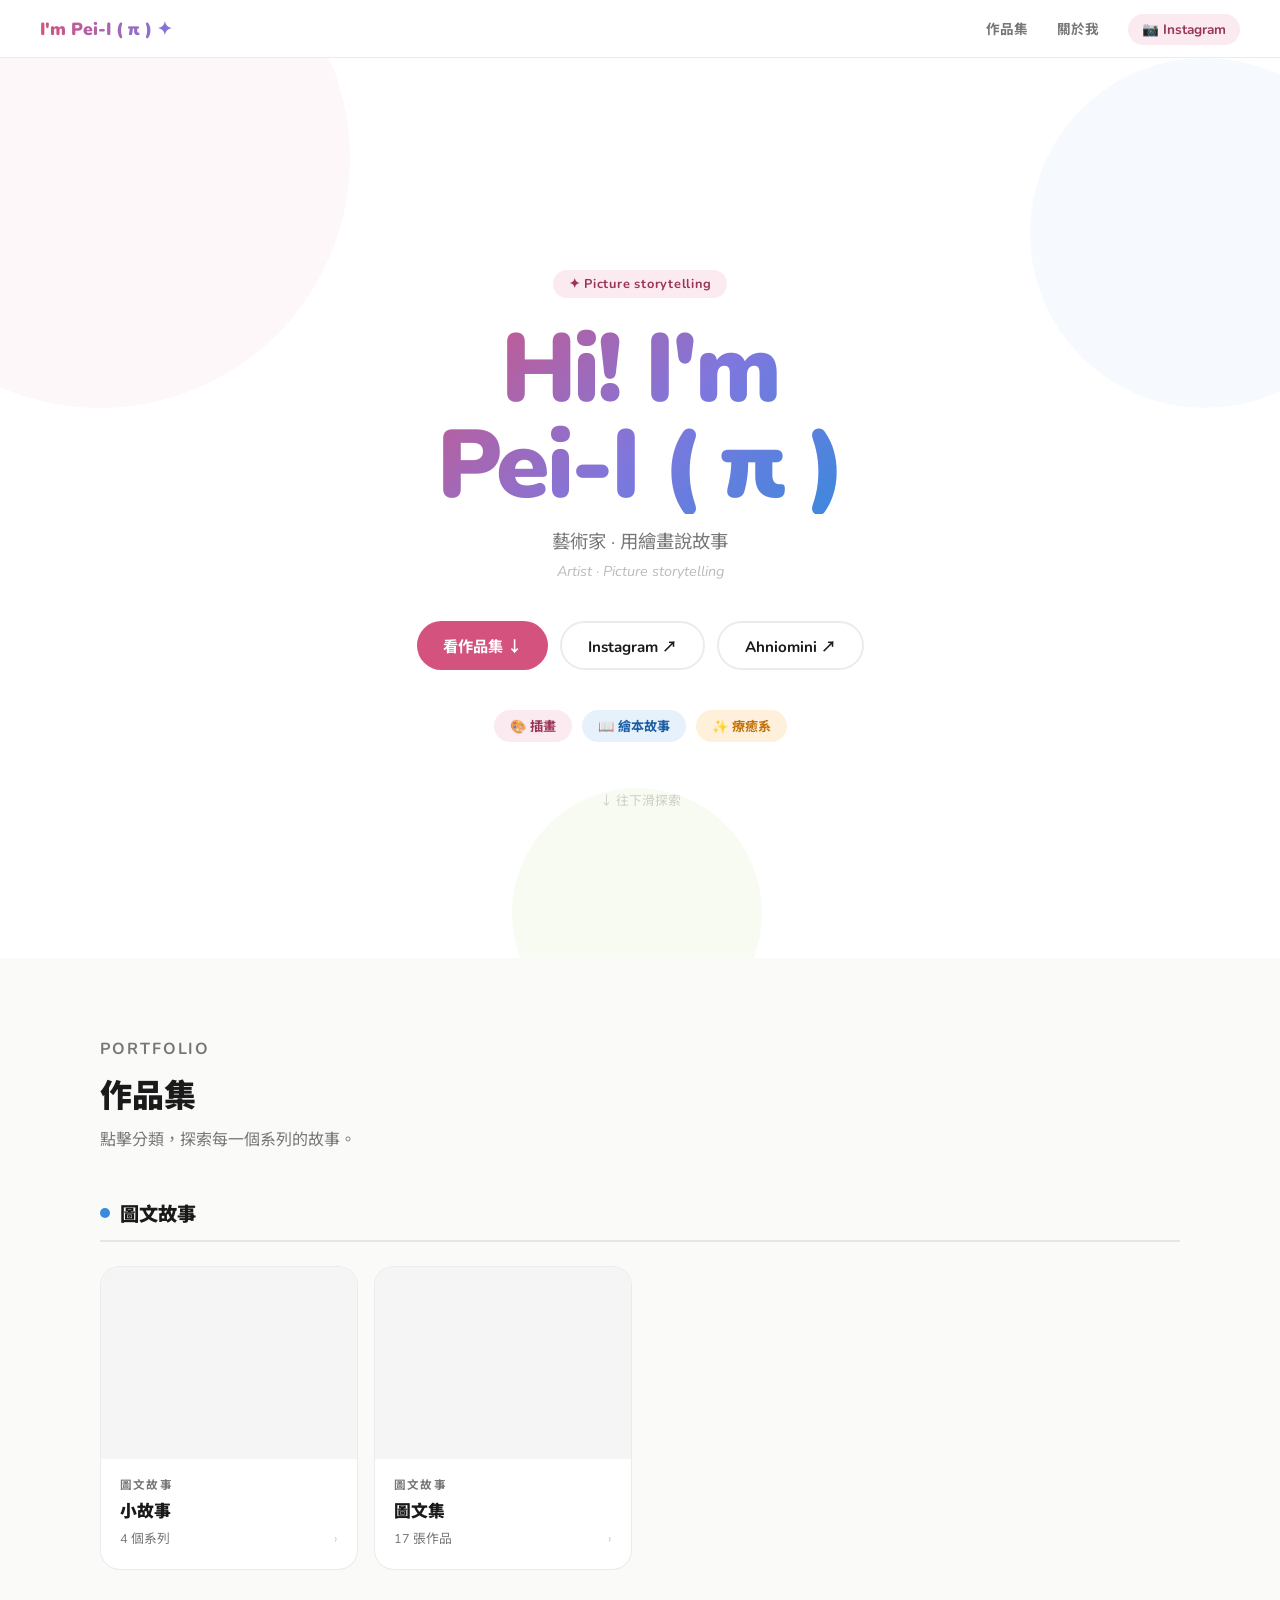
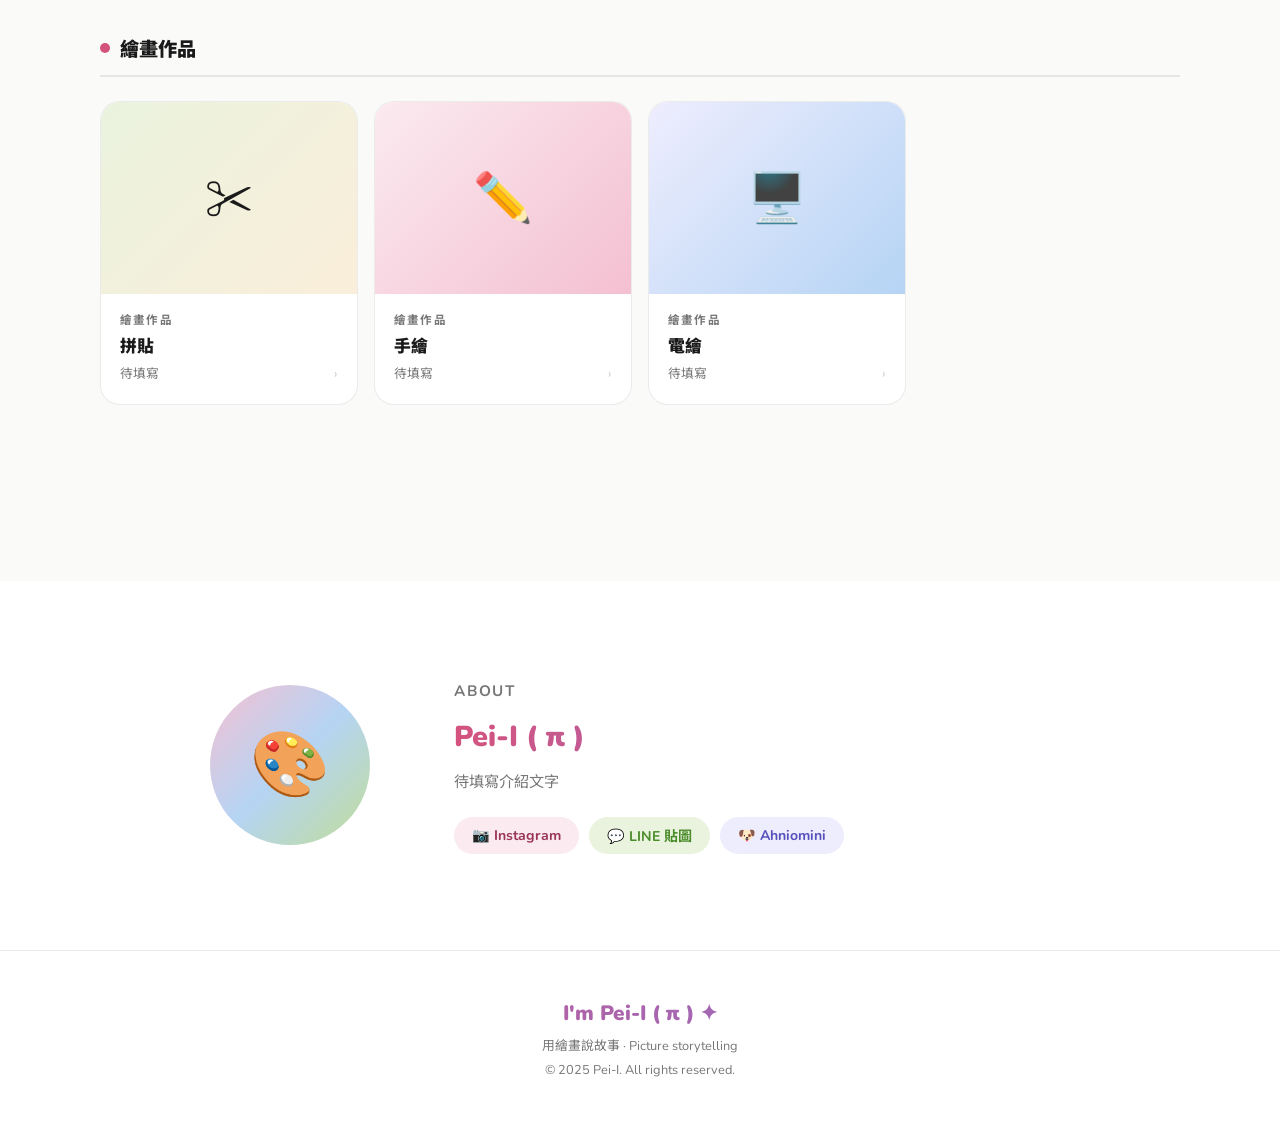
==== commit 26c231a8: "Update index.html" ====
--- a/index.html
+++ b/index.html
@@ -8,58 +8,56 @@
   <link href="https://fonts.googleapis.com/css2?family=Nunito:wght@400;700;900&family=Noto+Sans+TC:wght@400;700&display=swap" rel="stylesheet">
   <link rel="stylesheet" href="shared.css">
   <style>
-    .hero { min-height:100vh; display:flex; flex-direction:column; align-items:center; justify-content:center; text-align:center; padding:8rem 2rem 4rem; position:relative; overflow:hidden; }
-    .blob { position:absolute; border-radius:50%; opacity:0.13; pointer-events:none; animation:float 9s ease-in-out infinite; }
-    .blob-1 { width:500px; height:500px; background:#F4C0D1; top:-150px; left:-150px; }
-    .blob-2 { width:350px; height:350px; background:#B5D4F4; top:0; right:-100px; animation-delay:3s; }
-    .blob-3 { width:250px; height:250px; background:#C0DD97; bottom:-80px; left:40%; animation-delay:6s; }
-    @keyframes float { 0%,100%{transform:translateY(0) scale(1);}50%{transform:translateY(-24px) scale(1.04);} }
-    .hero-inner { position:relative; z-index:1; max-width:680px; }
-    .hero-tag { display:inline-block; background:var(--pink-light); color:var(--pink-dark); font-size:0.8rem; font-weight:700; padding:5px 16px; border-radius:999px; margin-bottom:1.5rem; letter-spacing:0.06em; }
-    .hero-name { font-size:clamp(3.5rem,9vw,6rem); font-weight:900; line-height:1.0; letter-spacing:-0.03em; background:linear-gradient(135deg,#D4537E 0%,#7F77DD 55%,#378ADD 100%); -webkit-background-clip:text; -webkit-text-fill-color:transparent; background-clip:text; margin-bottom:0.8rem; }
-    .hero-sub { font-size:1.15rem; color:var(--text-muted); margin-bottom:0.4rem; }
-    .hero-en { font-size:0.9rem; color:#bbb; font-style:italic; margin-bottom:2.5rem; }
-    .hero-btns { display:flex; gap:12px; justify-content:center; flex-wrap:wrap; margin-bottom:2.5rem; }
-    .chips { display:flex; gap:10px; justify-content:center; flex-wrap:wrap; }
-    .chip { font-size:0.82rem; font-weight:700; padding:6px 16px; border-radius:999px; }
-    .chip-pink { background:var(--pink-light); color:var(--pink-dark); }
-    .chip-blue { background:var(--blue-light); color:#1a5FA5; }
-    .chip-amber { background:var(--amber-light); color:var(--amber); }
-    .scroll-hint { margin-top:3rem; color:#ccc; font-size:0.8rem; animation:bounce 2s ease-in-out infinite; }
-    @keyframes bounce { 0%,100%{transform:translateY(0);}50%{transform:translateY(6px);} }
-
-    .portfolio-section { padding:5rem 2rem 7rem; background:#fafaf9; }
-    .portfolio-inner { max-width:1080px; margin:0 auto; }
-    .portfolio-header { margin-bottom:3rem; }
-    .portfolio-header h2 { font-size:2rem; font-weight:900; margin-bottom:0.5rem; }
-    .portfolio-header p { color:var(--text-muted); font-size:1rem; }
-    .category-group { margin-bottom:4rem; }
-    .category-group-title { display:flex; align-items:center; gap:10px; font-size:1.2rem; font-weight:900; margin-bottom:1.5rem; padding-bottom:0.75rem; border-bottom:2px solid var(--border); }
-    .cat-dot { width:10px; height:10px; border-radius:50%; flex-shrink:0; }
-    .card-grid { display:grid; grid-template-columns:repeat(auto-fill,minmax(240px,1fr)); gap:16px; }
-    .work-card { border-radius:20px; overflow:hidden; cursor:pointer; text-decoration:none; color:var(--text); border:1.5px solid var(--border); background:#fff; transition:transform 0.22s,box-shadow 0.22s; display:block; }
-    .work-card:hover { transform:translateY(-5px); box-shadow:0 16px 40px rgba(0,0,0,0.1); }
-    .card-thumb { aspect-ratio:4/3; overflow:hidden; background:#f5f5f5; }
-    .card-thumb img { width:100%; height:100%; object-fit:cover; display:block; transition:transform 0.4s; }
-    .work-card:hover .card-thumb img { transform:scale(1.06); }
-    .card-body { padding:1.1rem 1.2rem 1.3rem; }
-    .card-eyebrow { font-size:0.72rem; font-weight:700; letter-spacing:0.1em; text-transform:uppercase; color:var(--text-muted); margin-bottom:0.3rem; }
-    .card-title { font-size:1.05rem; font-weight:900; margin-bottom:0.3rem; }
-    .card-count { font-size:0.8rem; color:var(--text-muted); }
-    .card-arrow { font-size:0.85rem; color:#ccc; float:right; margin-top:-1.2rem; }
-
-    .about-section { padding:6rem 2rem; }
-    .about-layout { max-width:900px; margin:0 auto; display:grid; grid-template-columns:200px 1fr; gap:4rem; align-items:center; }
-    @media(max-width:640px) { .about-layout { grid-template-columns:1fr; gap:2rem; } }
-    .about-avatar { width:160px; height:160px; border-radius:50%; background:linear-gradient(135deg,#F4C0D1,#B5D4F4,#C0DD97); display:flex; align-items:center; justify-content:center; font-size:4rem; margin:0 auto; animation:float 7s ease-in-out infinite; }
-    .about-text h3 { font-size:1.8rem; font-weight:900; margin-bottom:0.75rem; background:linear-gradient(90deg,#D4537E,#7F77DD); -webkit-background-clip:text; -webkit-text-fill-color:transparent; background-clip:text; }
-    .about-text p { font-size:0.95rem; color:var(--text-muted); line-height:1.9; margin-bottom:0.75rem; }
-    .about-links { display:flex; gap:10px; flex-wrap:wrap; margin-top:1.25rem; }
-    .about-link { display:inline-flex; align-items:center; gap:6px; font-size:0.88rem; font-weight:700; text-decoration:none; padding:8px 18px; border-radius:999px; transition:opacity 0.2s; }
-    .about-link:hover { opacity:0.78; }
-    .link-ig { background:var(--pink-light); color:var(--pink-dark); }
-    .link-line { background:var(--green-light); color:var(--green); }
-    .link-ahni { background:var(--purple-light); color:#5550BB; }
+    .hero{min-height:100vh;display:flex;flex-direction:column;align-items:center;justify-content:center;text-align:center;padding:8rem 2rem 4rem;position:relative;overflow:hidden}
+    .blob{position:absolute;border-radius:50%;opacity:0.13;pointer-events:none;animation:float 9s ease-in-out infinite}
+    .blob-1{width:500px;height:500px;background:#F4C0D1;top:-150px;left:-150px}
+    .blob-2{width:350px;height:350px;background:#B5D4F4;top:0;right:-100px;animation-delay:3s}
+    .blob-3{width:250px;height:250px;background:#C0DD97;bottom:-80px;left:40%;animation-delay:6s}
+    @keyframes float{0%,100%{transform:translateY(0) scale(1)}50%{transform:translateY(-24px) scale(1.04)}}
+    .hero-inner{position:relative;z-index:1;max-width:680px}
+    .hero-tag{display:inline-block;background:var(--pink-light);color:var(--pink-dark);font-size:0.8rem;font-weight:700;padding:5px 16px;border-radius:999px;margin-bottom:1.5rem;letter-spacing:0.06em}
+    .hero-name{font-size:clamp(3.5rem,9vw,6rem);font-weight:900;line-height:1.0;letter-spacing:-0.03em;background:linear-gradient(135deg,#D4537E 0%,#7F77DD 55%,#378ADD 100%);-webkit-background-clip:text;-webkit-text-fill-color:transparent;background-clip:text;margin-bottom:0.8rem}
+    .hero-sub{font-size:1.15rem;color:var(--text-muted);margin-bottom:0.4rem}
+    .hero-en{font-size:0.9rem;color:#bbb;font-style:italic;margin-bottom:2.5rem}
+    .hero-btns{display:flex;gap:12px;justify-content:center;flex-wrap:wrap;margin-bottom:2.5rem}
+    .chips{display:flex;gap:10px;justify-content:center;flex-wrap:wrap}
+    .chip{font-size:0.82rem;font-weight:700;padding:6px 16px;border-radius:999px}
+    .chip-pink{background:var(--pink-light);color:var(--pink-dark)}
+    .chip-blue{background:var(--blue-light);color:#1a5FA5}
+    .chip-amber{background:var(--amber-light);color:var(--amber)}
+    .scroll-hint{margin-top:3rem;color:#ccc;font-size:0.8rem;animation:bounce 2s ease-in-out infinite}
+    @keyframes bounce{0%,100%{transform:translateY(0)}50%{transform:translateY(6px)}}
+    .portfolio-section{padding:5rem 2rem 7rem;background:#fafaf9}
+    .portfolio-inner{max-width:1080px;margin:0 auto}
+    .portfolio-header{margin-bottom:3rem}
+    .portfolio-header h2{font-size:2rem;font-weight:900;margin-bottom:0.5rem}
+    .portfolio-header p{color:var(--text-muted);font-size:1rem}
+    .category-group{margin-bottom:4rem}
+    .category-group-title{display:flex;align-items:center;gap:10px;font-size:1.2rem;font-weight:900;margin-bottom:1.5rem;padding-bottom:0.75rem;border-bottom:2px solid var(--border)}
+    .cat-dot{width:10px;height:10px;border-radius:50%;flex-shrink:0}
+    .card-grid{display:grid;grid-template-columns:repeat(auto-fill,minmax(240px,1fr));gap:16px}
+    .work-card{border-radius:20px;overflow:hidden;cursor:pointer;text-decoration:none;color:var(--text);border:1.5px solid var(--border);background:#fff;transition:transform 0.22s,box-shadow 0.22s;display:block}
+    .work-card:hover{transform:translateY(-5px);box-shadow:0 16px 40px rgba(0,0,0,0.1)}
+    .card-thumb{aspect-ratio:4/3;overflow:hidden;background:#f5f5f5}
+    .card-thumb img{width:100%;height:100%;object-fit:cover;display:block;transition:transform 0.4s}
+    .work-card:hover .card-thumb img{transform:scale(1.06)}
+    .card-body{padding:1.1rem 1.2rem 1.3rem}
+    .card-eyebrow{font-size:0.72rem;font-weight:700;letter-spacing:0.1em;text-transform:uppercase;color:var(--text-muted);margin-bottom:0.3rem}
+    .card-title{font-size:1.05rem;font-weight:900;margin-bottom:0.3rem}
+    .card-count{font-size:0.8rem;color:var(--text-muted)}
+    .card-arrow{font-size:0.85rem;color:#ccc;float:right;margin-top:-1.2rem}
+    .about-section{padding:6rem 2rem}
+    .about-layout{max-width:900px;margin:0 auto;display:grid;grid-template-columns:200px 1fr;gap:4rem;align-items:center}
+    @media(max-width:640px){.about-layout{grid-template-columns:1fr;gap:2rem}}
+    .about-avatar{width:160px;height:160px;border-radius:50%;background:linear-gradient(135deg,#F4C0D1,#B5D4F4,#C0DD97);display:flex;align-items:center;justify-content:center;font-size:4rem;margin:0 auto;animation:float 7s ease-in-out infinite}
+    .about-text h3{font-size:1.8rem;font-weight:900;margin-bottom:0.75rem;background:linear-gradient(90deg,#D4537E,#7F77DD);-webkit-background-clip:text;-webkit-text-fill-color:transparent;background-clip:text}
+    .about-text p{font-size:0.95rem;color:var(--text-muted);line-height:1.9;margin-bottom:0.75rem}
+    .about-links{display:flex;gap:10px;flex-wrap:wrap;margin-top:1.25rem}
+    .about-link{display:inline-flex;align-items:center;gap:6px;font-size:0.88rem;font-weight:700;text-decoration:none;padding:8px 18px;border-radius:999px;transition:opacity 0.2s}
+    .about-link:hover{opacity:0.78}
+    .link-ig{background:var(--pink-light);color:var(--pink-dark)}
+    .link-line{background:var(--green-light);color:var(--green)}
+    .link-ahni{background:var(--purple-light);color:#5550BB}
   </style>
 </head>
 <body>
@@ -105,7 +103,42 @@
       <p>點擊分類，探索每一個系列的故事。</p>
     </div>
 
-    <!-- 繪畫分類 -->
+    <!-- 圖文故事 -->
+    <div class="category-group">
+      <div class="category-group-title">
+        <div class="cat-dot" style="background:#378ADD"></div>
+        圖文故事
+      </div>
+      <div class="card-grid">
+
+        <a class="work-card" href="selected/stories/index.html">
+          <div class="card-thumb">
+            <img src="https://lh3.googleusercontent.com/d/14OEF5NzbTORxLXiBtTdFC5OQBRUKo6pw" loading="lazy" onerror="this.style.display='none'">
+          </div>
+          <div class="card-body">
+            <div class="card-eyebrow">圖文故事</div>
+            <div class="card-title">小故事</div>
+            <div class="card-count">4 個系列</div>
+            <div class="card-arrow">›</div>
+          </div>
+        </a>
+
+        <a class="work-card" href="selected/comic.html">
+          <div class="card-thumb">
+            <img src="https://lh3.googleusercontent.com/d/10Q-uImYVnpJgPfW7wTq3dkmVVWLanANv" loading="lazy" onerror="this.style.display='none'">
+          </div>
+          <div class="card-body">
+            <div class="card-eyebrow">圖文故事</div>
+            <div class="card-title">圖文集</div>
+            <div class="card-count">17 張作品</div>
+            <div class="card-arrow">›</div>
+          </div>
+        </a>
+
+      </div>
+    </div>
+
+    <!-- 繪畫作品：拼貼→手繪→電繪 -->
     <div class="category-group">
       <div class="category-group-title">
         <div class="cat-dot" style="background:#D4537E"></div>
@@ -113,6 +146,18 @@
       </div>
       <div class="card-grid">
 
+        <a class="work-card" href="drawing/collage.html">
+          <div class="card-thumb">
+            <div style="width:100%;height:100%;background:linear-gradient(135deg,#EAF3DE,#FAEEDA);display:flex;align-items:center;justify-content:center;font-size:3rem;">✂️</div>
+          </div>
+          <div class="card-body">
+            <div class="card-eyebrow">繪畫作品</div>
+            <div class="card-title">拼貼</div>
+            <div class="card-count">待填寫</div>
+            <div class="card-arrow">›</div>
+          </div>
+        </a>
+
         <a class="work-card" href="drawing/handmade.html">
           <div class="card-thumb">
             <div style="width:100%;height:100%;background:linear-gradient(135deg,#FBEAF0,#F4C0D1);display:flex;align-items:center;justify-content:center;font-size:3rem;">✏️</div>
@@ -133,53 +178,6 @@
             <div class="card-eyebrow">繪畫作品</div>
             <div class="card-title">電繪</div>
             <div class="card-count">待填寫</div>
-            <div class="card-arrow">›</div>
-          </div>
-        </a>
-
-        <a class="work-card" href="drawing/collage.html">
-          <div class="card-thumb">
-            <div style="width:100%;height:100%;background:linear-gradient(135deg,#EAF3DE,#FAEEDA);display:flex;align-items:center;justify-content:center;font-size:3rem;">✂️</div>
-          </div>
-          <div class="card-body">
-            <div class="card-eyebrow">繪畫作品</div>
-            <div class="card-title">拼貼</div>
-            <div class="card-count">待填寫</div>
-            <div class="card-arrow">›</div>
-          </div>
-        </a>
-
-      </div>
-    </div>
-
-    <!-- 故事作品 -->
-    <div class="category-group">
-      <div class="category-group-title">
-        <div class="cat-dot" style="background:#378ADD"></div>
-        故事作品
-      </div>
-      <div class="card-grid">
-
-        <a class="work-card" href="selected/stories/index.html">
-          <div class="card-thumb">
-            <img src="https://lh3.googleusercontent.com/d/14OEF5NzbTORxLXiBtTdFC5OQBRUKo6pw" loading="lazy" onerror="this.style.display='none'">
-          </div>
-          <div class="card-body">
-            <div class="card-eyebrow">故事作品</div>
-            <div class="card-title">小故事</div>
-            <div class="card-count">4 個系列</div>
-            <div class="card-arrow">›</div>
-          </div>
-        </a>
-
-        <a class="work-card" href="selected/comic.html">
-          <div class="card-thumb">
-            <img src="https://lh3.googleusercontent.com/d/10Q-uImYVnpJgPfW7wTq3dkmVVWLanANv" loading="lazy" onerror="this.style.display='none'">
-          </div>
-          <div class="card-body">
-            <div class="card-eyebrow">故事作品</div>
-            <div class="card-title">圖文集</div>
-            <div class="card-count">17 張作品</div>
             <div class="card-arrow">›</div>
           </div>
         </a>
